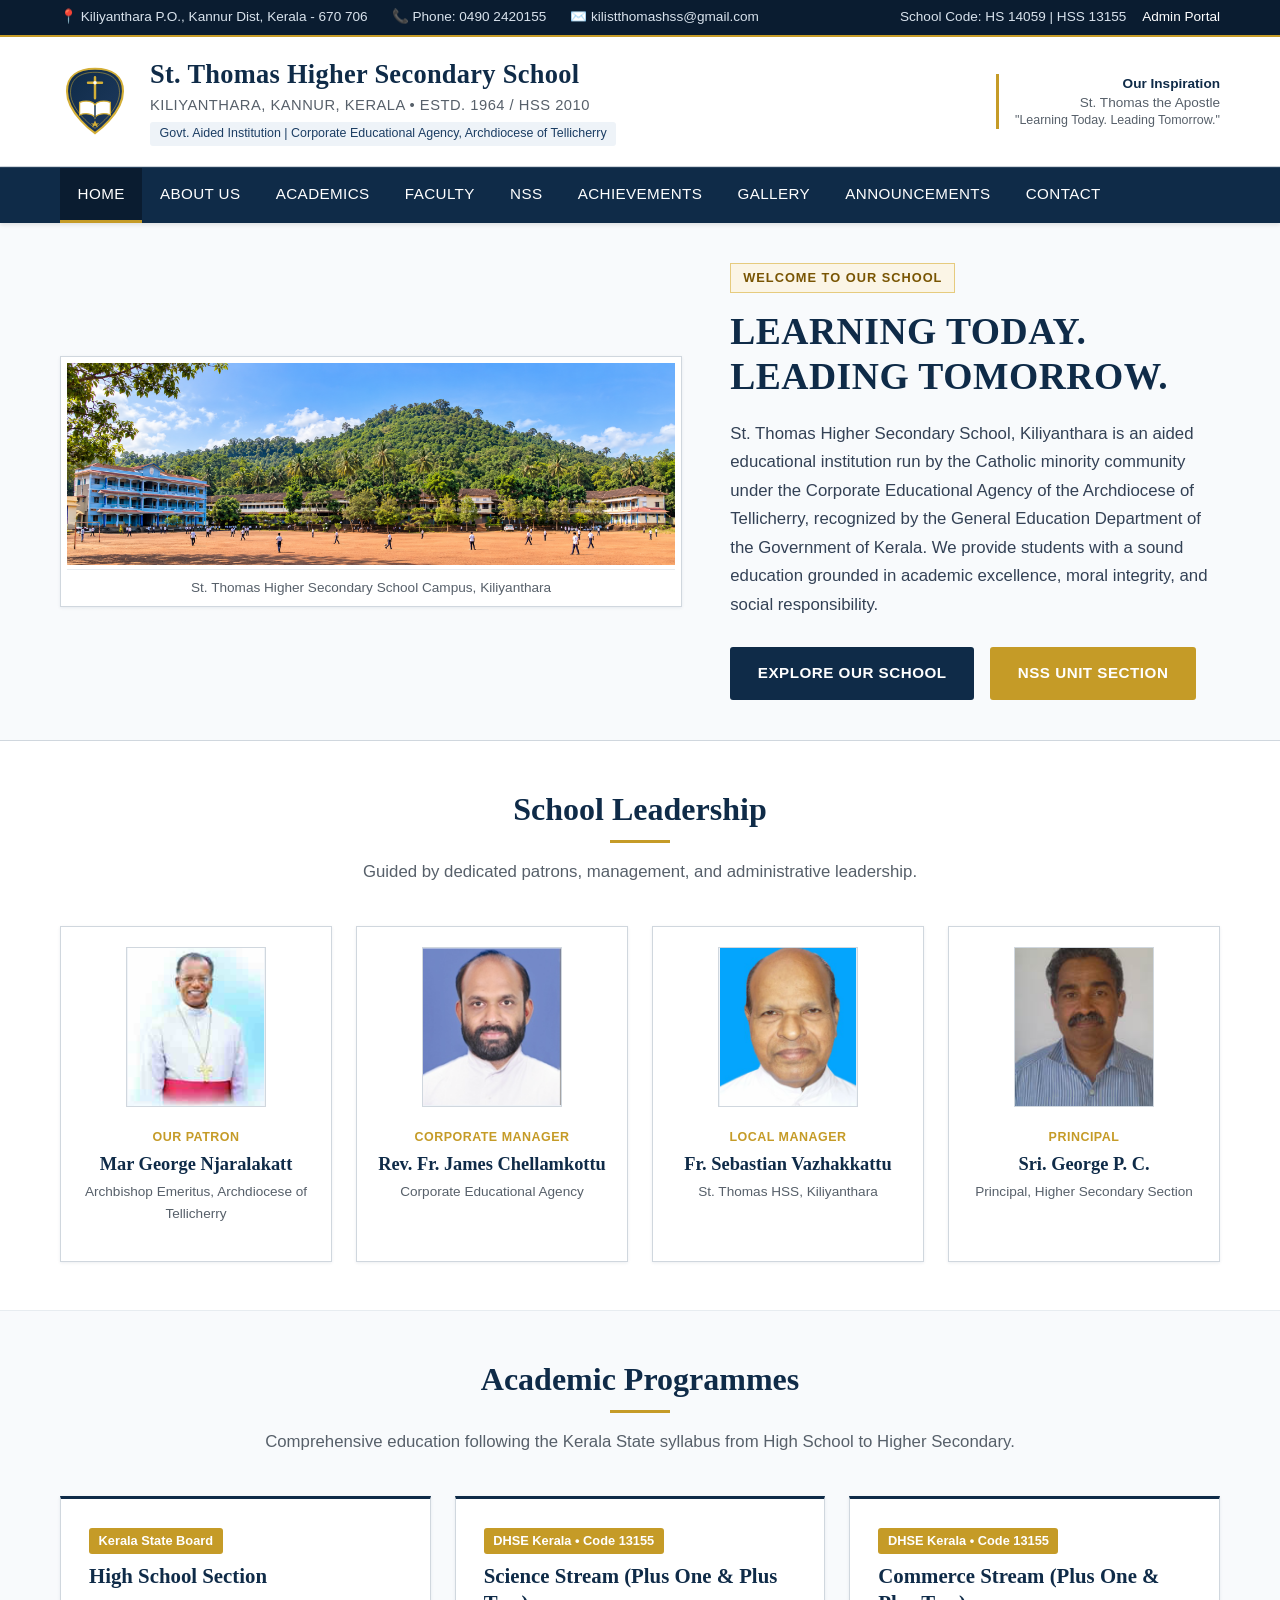
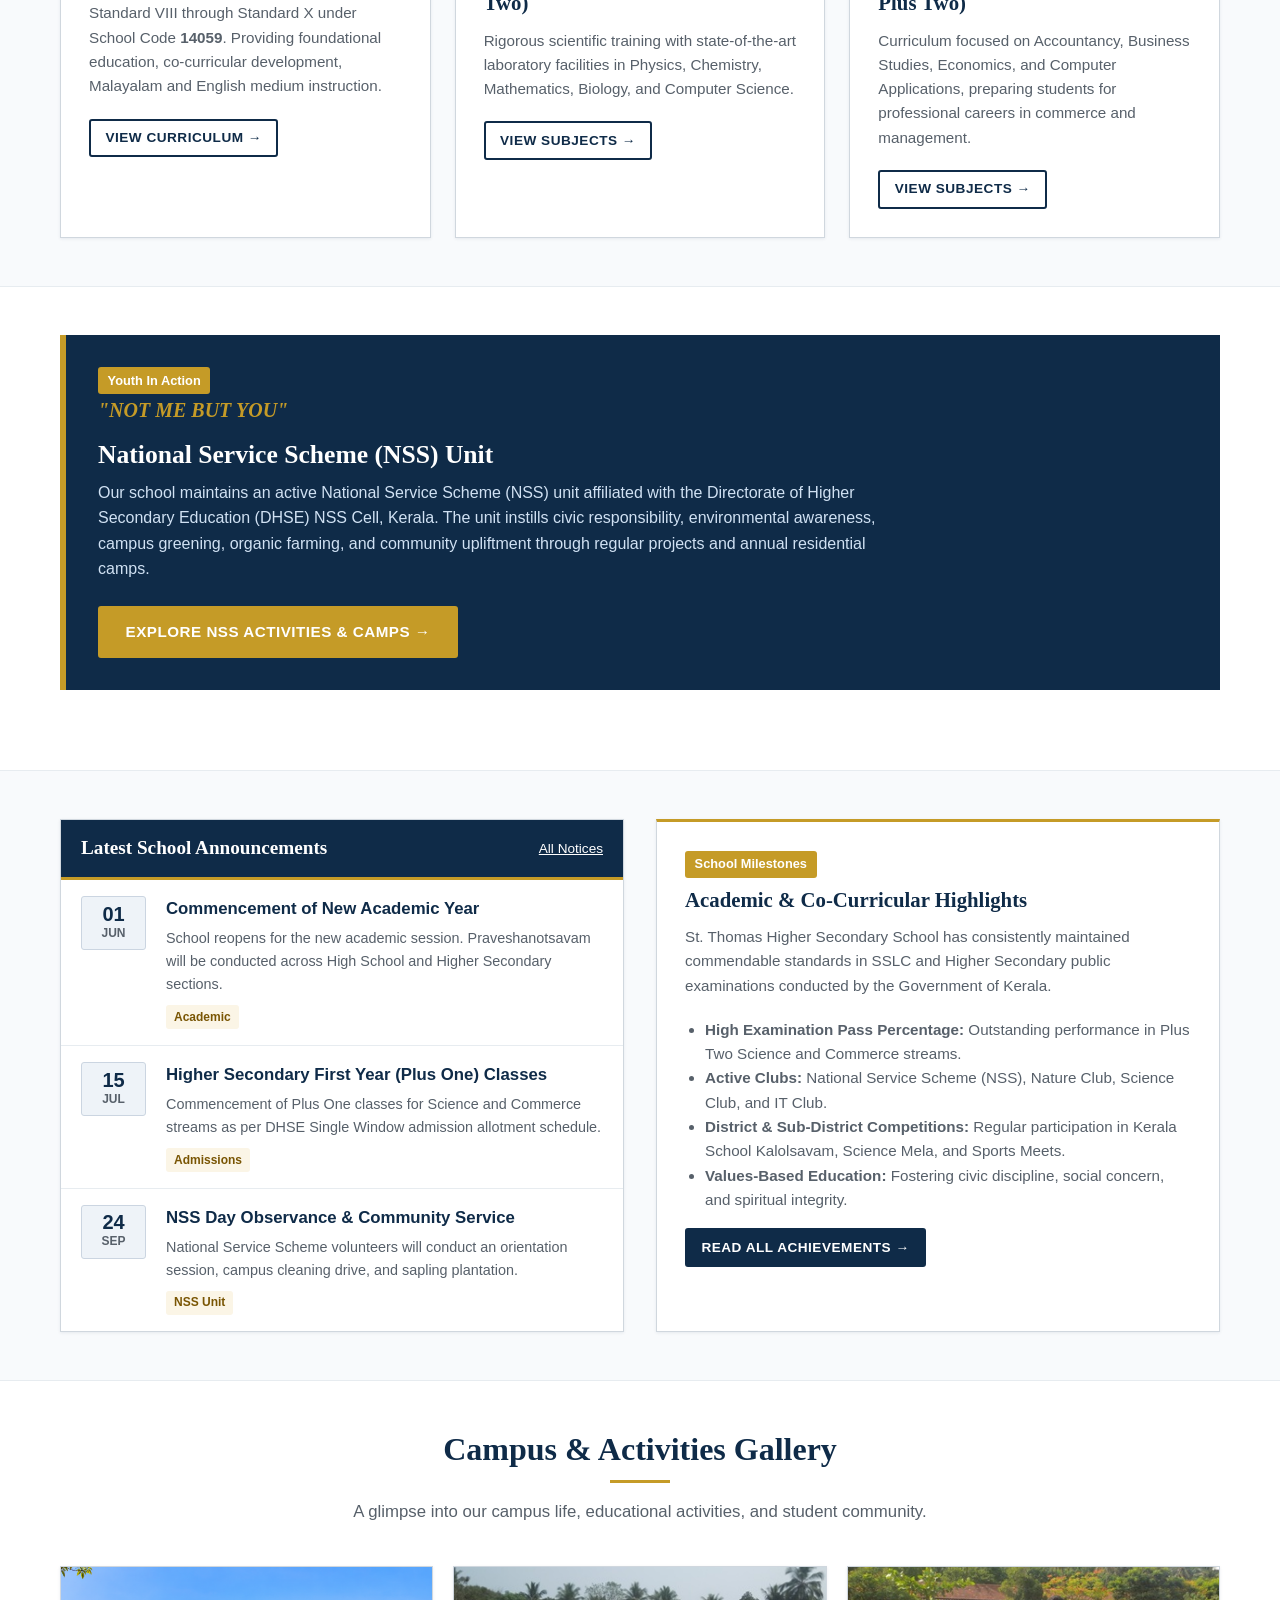
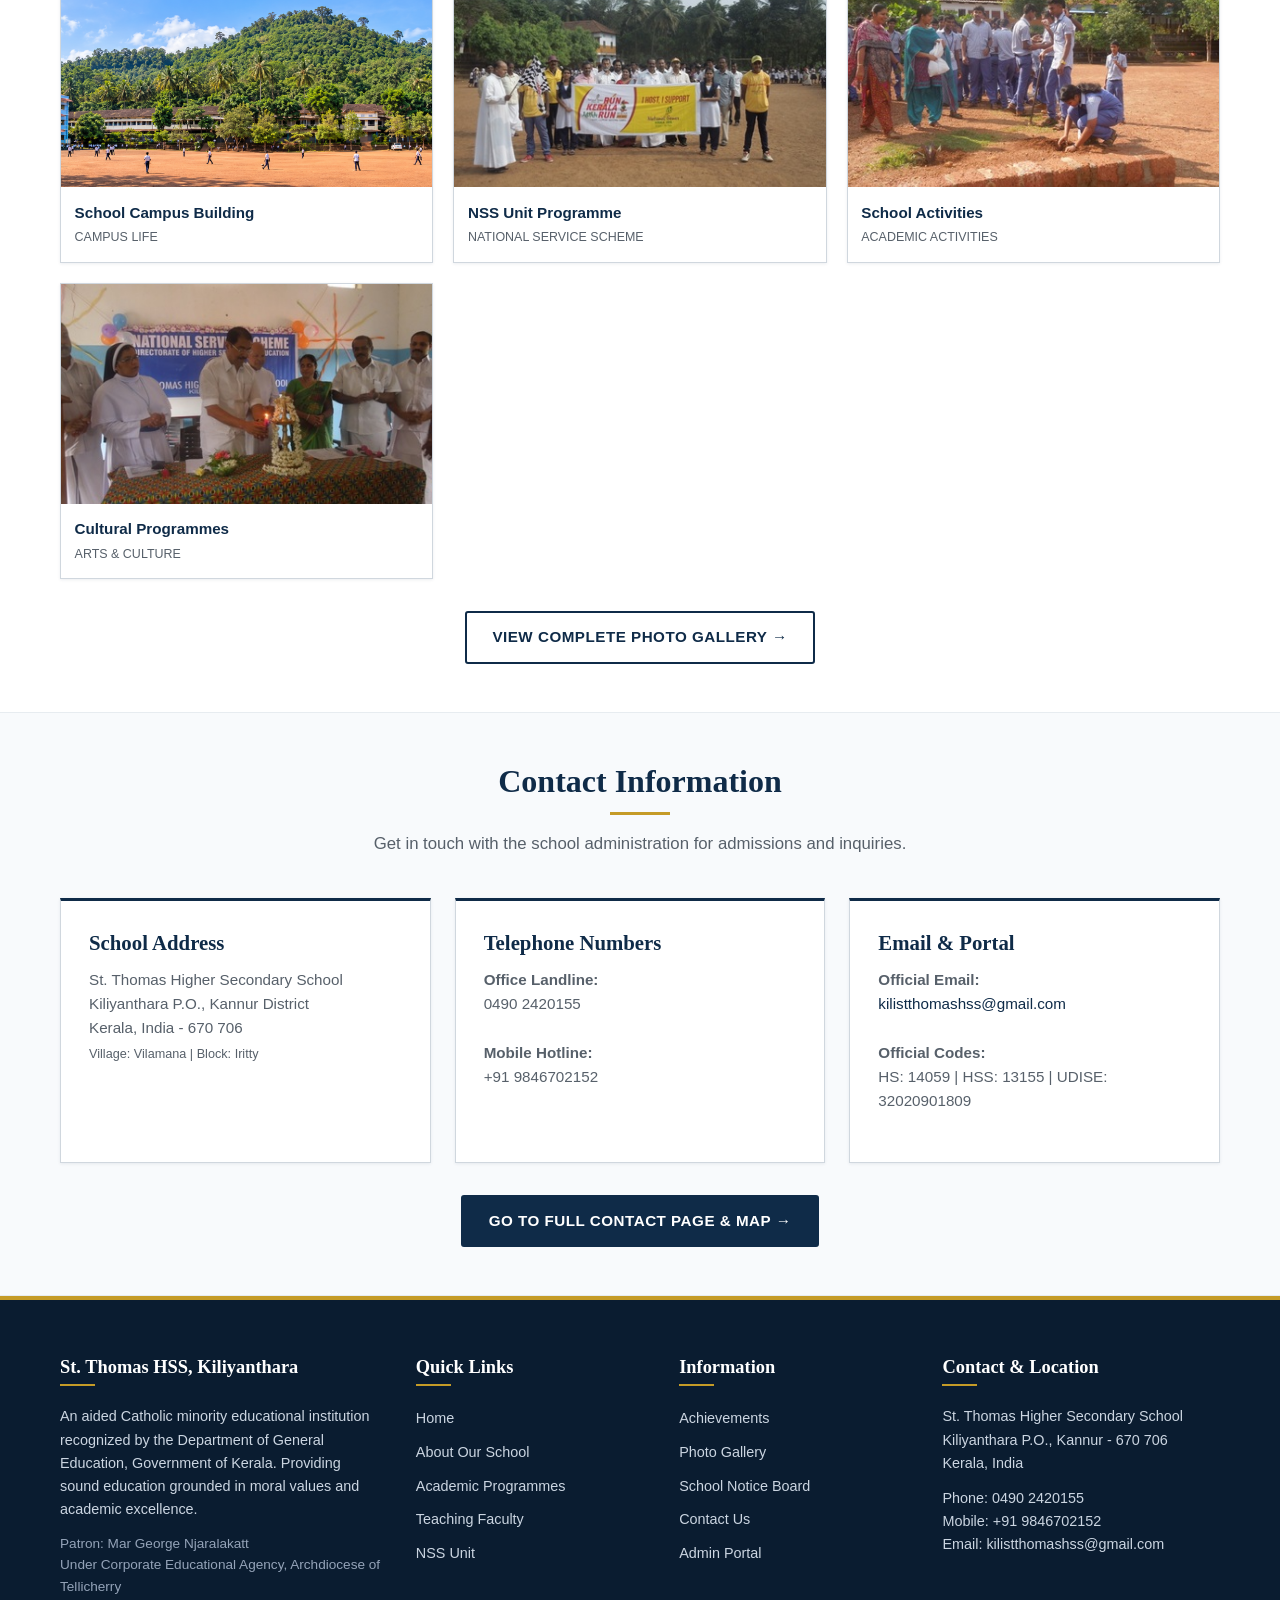
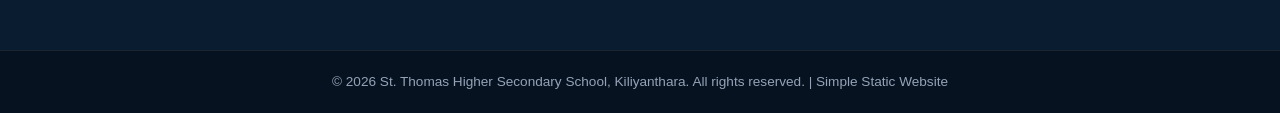
==== index.html @ 23cfe28b "Add files via upload" ====
<!DOCTYPE html>
<html lang="en">
<head>
  <meta charset="UTF-8">
  <meta name="viewport" content="width=device-width, initial-scale=1.0">
  <meta http-equiv="X-UA-Compatible" content="ie=edge">
  <title>St. Thomas Higher Secondary School, Kiliyanthara</title>
  <link rel="icon" type="image/svg+xml" href="favicon.svg">
  <link rel="stylesheet" href="style.css">
</head>
<body>

  <!-- Top Utility Bar -->
  <div class="top-bar">
    <div class="container">
      <div class="top-bar-contact">
        <span>📍 Kiliyanthara P.O., Kannur Dist, Kerala - 670 706</span>
        <span>📞 Phone: 0490 2420155</span>
        <span>✉️ kilistthomashss@gmail.com</span>
      </div>
      <div class="top-bar-links">
        <span>School Code: HS 14059 | HSS 13155</span>
        <a href="admin.html">Admin Portal</a>
      </div>
    </div>
  </div>

  <!-- Header & School Branding -->
  <header class="site-header">
    <div class="container header-inner">
      <div class="brand-wrapper">
        <a href="index.html">
          <img src="favicon.svg" alt="St. Thomas School Crest" class="school-logo">
        </a>
        <div class="school-title-area">
          <h1>St. Thomas Higher Secondary School</h1>
          <div class="school-subtitle">Kiliyanthara, Kannur, Kerala • Estd. 1964 / HSS 2010</div>
          <div class="school-codes">Govt. Aided Institution | Corporate Educational Agency, Archdiocese of Tellicherry</div>
        </div>
      </div>
      <div class="header-extra">
        <strong>Our Inspiration</strong>
        <span>St. Thomas the Apostle</span>
        <div style="font-size: 0.78rem; color: #57606a;">"Learning Today. Leading Tomorrow."</div>
      </div>
    </div>
  </header>

  <!-- Primary Navigation Bar -->
  <nav class="navbar" aria-label="Main Navigation">
    <div class="container nav-container">
      <button class="mobile-nav-toggle" aria-label="Toggle navigation" aria-expanded="false">
        ☰ Menu
      </button>
      <ul class="nav-menu">
        <li class="nav-item active"><a href="index.html" class="nav-link">Home</a></li>
        <li class="nav-item"><a href="about.html" class="nav-link">About Us</a></li>
        <li class="nav-item"><a href="academics.html" class="nav-link">Academics</a></li>
        <li class="nav-item"><a href="faculty.html" class="nav-link">Faculty</a></li>
        <li class="nav-item"><a href="nss.html" class="nav-link">NSS</a></li>
        <li class="nav-item"><a href="achievements.html" class="nav-link">Achievements</a></li>
        <li class="nav-item"><a href="gallery.html" class="nav-link">Gallery</a></li>
        <li class="nav-item"><a href="announcements.html" class="nav-link">Announcements</a></li>
        <li class="nav-item"><a href="contact.html" class="nav-link">Contact</a></li>
      </ul>
    </div>
  </nav>

  <!-- Main Homepage Hero Section -->
  <section class="hero-section">
    <div class="container hero-grid">
      <div class="hero-image-wrapper">
        <img src="image1.png" alt="St. Thomas Higher Secondary School Campus, Kiliyanthara" class="hero-image" onerror="this.src='gallery1.jpg'">
        <div class="hero-caption">St. Thomas Higher Secondary School Campus, Kiliyanthara</div>
      </div>
      <div class="hero-content">
        <span class="hero-badge">Welcome to Our School</span>
        <h2 class="hero-title">LEARNING TODAY. LEADING TOMORROW.</h2>
        <p class="hero-text">
          St. Thomas Higher Secondary School, Kiliyanthara is an aided educational institution run by the Catholic minority community under the Corporate Educational Agency of the Archdiocese of Tellicherry, recognized by the General Education Department of the Government of Kerala. We provide students with a sound education grounded in academic excellence, moral integrity, and social responsibility.
        </p>
        <div class="hero-actions">
          <a href="about.html" class="btn btn-primary">Explore Our School</a>
          <a href="nss.html" class="btn btn-gold">NSS Unit Section</a>
        </div>
      </div>
    </div>
  </section>

  <!-- School Leadership Section (Verified Information) -->
  <section class="section">
    <div class="container">
      <div class="section-header">
        <h2>School Leadership</h2>
        <p>Guided by dedicated patrons, management, and administrative leadership.</p>
      </div>
      <div class="leadership-grid">
        <div class="leader-card">
          <div class="leader-photo-wrapper">
            <img src="patron.jpg" alt="Mar George Njaralakatt" class="leader-photo" onerror="this.style.display='none'">
          </div>
          <span class="leader-role">Our Patron</span>
          <h3 class="leader-name">Mar George Njaralakatt</h3>
          <p class="leader-desc">Archbishop Emeritus, Archdiocese of Tellicherry</p>
        </div>

        <div class="leader-card">
          <div class="leader-photo-wrapper">
            <img src="corp_manager.png" alt="Rev. Fr. James Chellamkottu" class="leader-photo" onerror="this.style.display='none'">
          </div>
          <span class="leader-role">Corporate Manager</span>
          <h3 class="leader-name">Rev. Fr. James Chellamkottu</h3>
          <p class="leader-desc">Corporate Educational Agency</p>
        </div>

        <div class="leader-card">
          <div class="leader-photo-wrapper">
            <img src="manager.png" alt="Fr. Sebastian Vazhakkattu" class="leader-photo" onerror="this.style.display='none'">
          </div>
          <span class="leader-role">Local Manager</span>
          <h3 class="leader-name">Fr. Sebastian Vazhakkattu</h3>
          <p class="leader-desc">St. Thomas HSS, Kiliyanthara</p>
        </div>

        <div class="leader-card">
          <div class="leader-photo-wrapper">
            <img src="principal.jpg" alt="Sri. George P. C." class="leader-photo" onerror="this.style.display='none'">
          </div>
          <span class="leader-role">Principal</span>
          <h3 class="leader-name">Sri. George P. C.</h3>
          <p class="leader-desc">Principal, Higher Secondary Section</p>
        </div>
      </div>
    </div>
  </section>

  <!-- Academic Programmes Section -->
  <section class="section section-bg-alt">
    <div class="container">
      <div class="section-header">
        <h2>Academic Programmes</h2>
        <p>Comprehensive education following the Kerala State syllabus from High School to Higher Secondary.</p>
      </div>
      <div class="grid-3">
        <div class="feature-box">
          <span class="badge-gold">Kerala State Board</span>
          <h3 style="margin-top: 0.5rem;">High School Section</h3>
          <p>
            Standard VIII through Standard X under School Code <strong>14059</strong>. Providing foundational education, co-curricular development, Malayalam and English medium instruction.
          </p>
          <a href="academics.html" class="btn btn-outline btn-sm">View Curriculum →</a>
        </div>

        <div class="feature-box">
          <span class="badge-gold">DHSE Kerala • Code 13155</span>
          <h3 style="margin-top: 0.5rem;">Science Stream (Plus One & Plus Two)</h3>
          <p>
            Rigorous scientific training with state-of-the-art laboratory facilities in Physics, Chemistry, Mathematics, Biology, and Computer Science.
          </p>
          <a href="academics.html" class="btn btn-outline btn-sm">View Subjects →</a>
        </div>

        <div class="feature-box">
          <span class="badge-gold">DHSE Kerala • Code 13155</span>
          <h3 style="margin-top: 0.5rem;">Commerce Stream (Plus One & Plus Two)</h3>
          <p>
            Curriculum focused on Accountancy, Business Studies, Economics, and Computer Applications, preparing students for professional careers in commerce and management.
          </p>
          <a href="academics.html" class="btn btn-outline btn-sm">View Subjects →</a>
        </div>
      </div>
    </div>
  </section>

  <!-- National Service Scheme (NSS) Banner -->
  <section class="section">
    <div class="container">
      <div class="nss-banner-card">
        <span class="badge-gold">Youth In Action</span>
        <div class="nss-motto-highlight">"NOT ME BUT YOU"</div>
        <h3>National Service Scheme (NSS) Unit</h3>
        <p style="max-width: 800px; color: #d0e1f3; margin-bottom: 1.5rem;">
          Our school maintains an active National Service Scheme (NSS) unit affiliated with the Directorate of Higher Secondary Education (DHSE) NSS Cell, Kerala. The unit instills civic responsibility, environmental awareness, campus greening, organic farming, and community upliftment through regular projects and annual residential camps.
        </p>
        <a href="nss.html" class="btn btn-gold">Explore NSS Activities & Camps →</a>
      </div>
    </div>
  </section>

  <!-- Announcements & School Achievements Preview -->
  <section class="section section-bg-alt">
    <div class="container">
      <div class="grid-2">
        <!-- Notice Board -->
        <div class="notice-board">
          <div class="notice-board-header">
            <h3>Latest School Announcements</h3>
            <a href="announcements.html" style="color: #ffffff; font-size: 0.85rem; text-decoration: underline;">All Notices</a>
          </div>
          <ul class="notice-list">
            <li class="notice-item">
              <div class="notice-date-badge">
                <div class="notice-date-day">01</div>
                <div class="notice-date-month">Jun</div>
              </div>
              <div class="notice-details">
                <div class="notice-title">Commencement of New Academic Year</div>
                <div class="notice-desc">School reopens for the new academic session. Praveshanotsavam will be conducted across High School and Higher Secondary sections.</div>
                <span class="notice-tag">Academic</span>
              </div>
            </li>
            <li class="notice-item">
              <div class="notice-date-badge">
                <div class="notice-date-day">15</div>
                <div class="notice-date-month">Jul</div>
              </div>
              <div class="notice-details">
                <div class="notice-title">Higher Secondary First Year (Plus One) Classes</div>
                <div class="notice-desc">Commencement of Plus One classes for Science and Commerce streams as per DHSE Single Window admission allotment schedule.</div>
                <span class="notice-tag">Admissions</span>
              </div>
            </li>
            <li class="notice-item">
              <div class="notice-date-badge">
                <div class="notice-date-day">24</div>
                <div class="notice-date-month">Sep</div>
              </div>
              <div class="notice-details">
                <div class="notice-title">NSS Day Observance & Community Service</div>
                <div class="notice-desc">National Service Scheme volunteers will conduct an orientation session, campus cleaning drive, and sapling plantation.</div>
                <span class="notice-tag">NSS Unit</span>
              </div>
            </li>
          </ul>
        </div>

        <!-- School Achievements Summary -->
        <div class="feature-box" style="border-top-color: var(--color-gold);">
          <span class="badge-gold">School Milestones</span>
          <h3 style="margin-top: 0.5rem;">Academic & Co-Curricular Highlights</h3>
          <p>
            St. Thomas Higher Secondary School has consistently maintained commendable standards in SSLC and Higher Secondary public examinations conducted by the Government of Kerala.
          </p>
          <ul style="color: var(--color-text-muted); font-size: 0.95rem;">
            <li><strong>High Examination Pass Percentage:</strong> Outstanding performance in Plus Two Science and Commerce streams.</li>
            <li><strong>Active Clubs:</strong> National Service Scheme (NSS), Nature Club, Science Club, and IT Club.</li>
            <li><strong>District & Sub-District Competitions:</strong> Regular participation in Kerala School Kalolsavam, Science Mela, and Sports Meets.</li>
            <li><strong>Values-Based Education:</strong> Fostering civic discipline, social concern, and spiritual integrity.</li>
          </ul>
          <a href="achievements.html" class="btn btn-primary btn-sm">Read All Achievements →</a>
        </div>
      </div>
    </div>
  </section>

  <!-- Photo Gallery Preview -->
  <section class="section">
    <div class="container">
      <div class="section-header">
        <h2>Campus & Activities Gallery</h2>
        <p>A glimpse into our campus life, educational activities, and student community.</p>
      </div>
      <div class="gallery-grid">
        <div class="gallery-card" data-title="St. Thomas Higher Secondary School Campus" data-desc="The school campus at Kiliyanthara, Kannur, Kerala." data-full="image1.png">
          <img src="image1.png" alt="School Campus" onerror="this.src='gallery1.jpg'">
          <div class="gallery-caption">
            <div class="gallery-caption-title">School Campus Building</div>
            <div class="gallery-caption-category">Campus Life</div>
          </div>
        </div>

        <div class="gallery-card" data-title="NSS Unit Community Service" data-desc="NSS volunteers engaged in community outreach and environmental activities." data-full="nss_activity.jpg">
          <img src="nss_activity.jpg" alt="NSS Unit Activity">
          <div class="gallery-caption">
            <div class="gallery-caption-title">NSS Unit Programme</div>
            <div class="gallery-caption-category">National Service Scheme</div>
          </div>
        </div>

        <div class="gallery-card" data-title="Academic & Co-curricular Gatherings" data-desc="School assembly and co-curricular programmes." data-full="gallery1.jpg">
          <img src="gallery1.jpg" alt="School Activities">
          <div class="gallery-caption">
            <div class="gallery-caption-title">School Activities</div>
            <div class="gallery-caption-category">Academic Activities</div>
          </div>
        </div>

        <div class="gallery-card" data-title="Student Events & Celebrations" data-desc="Student participation in school cultural and arts events." data-full="gallery2.jpg">
          <img src="gallery2.jpg" alt="Student Events">
          <div class="gallery-caption">
            <div class="gallery-caption-title">Cultural Programmes</div>
            <div class="gallery-caption-category">Arts & Culture</div>
          </div>
        </div>
      </div>
      <div style="text-align: center; margin-top: 2rem;">
        <a href="gallery.html" class="btn btn-outline">View Complete Photo Gallery →</a>
      </div>
    </div>
  </section>

  <!-- Lightbox Modal for Gallery Preview -->
  <div class="lightbox-modal" id="galleryLightbox" role="dialog" aria-modal="true" aria-label="Photo Preview">
    <div class="lightbox-content">
      <button class="lightbox-close" id="lightboxClose" aria-label="Close Lightbox">×</button>
      <img id="lightboxImg" src="" alt="Photo preview">
      <div class="lightbox-meta">
        <div class="lightbox-title" id="lightboxTitle"></div>
        <div class="lightbox-desc" id="lightboxDesc"></div>
      </div>
    </div>
  </div>

  <!-- Contact Summary Section -->
  <section class="section section-bg-alt">
    <div class="container">
      <div class="section-header">
        <h2>Contact Information</h2>
        <p>Get in touch with the school administration for admissions and inquiries.</p>
      </div>
      <div class="grid-3">
        <div class="feature-box">
          <h3>School Address</h3>
          <p>
            St. Thomas Higher Secondary School<br>
            Kiliyanthara P.O., Kannur District<br>
            Kerala, India - 670 706<br>
            <small style="color: var(--color-text-muted);">Village: Vilamana | Block: Iritty</small>
          </p>
        </div>

        <div class="feature-box">
          <h3>Telephone Numbers</h3>
          <p>
            <strong>Office Landline:</strong><br>
            0490 2420155<br><br>
            <strong>Mobile Hotline:</strong><br>
            +91 9846702152
          </p>
        </div>

        <div class="feature-box">
          <h3>Email & Portal</h3>
          <p>
            <strong>Official Email:</strong><br>
            <a href="mailto:kilistthomashss@gmail.com">kilistthomashss@gmail.com</a><br><br>
            <strong>Official Codes:</strong><br>
            HS: 14059 | HSS: 13155 | UDISE: 32020901809
          </p>
        </div>
      </div>
      <div style="text-align: center; margin-top: 2rem;">
        <a href="contact.html" class="btn btn-primary">Go to Full Contact Page & Map →</a>
      </div>
    </div>
  </section>

  <!-- Site Footer -->
  <footer class="site-footer">
    <div class="container footer-grid">
      <div class="footer-col">
        <h4>St. Thomas HSS, Kiliyanthara</h4>
        <p>
          An aided Catholic minority educational institution recognized by the Department of General Education, Government of Kerala. Providing sound education grounded in moral values and academic excellence.
        </p>
        <p style="font-size: 0.85rem; color: #94a3b8;">
          Patron: Mar George Njaralakatt<br>
          Under Corporate Educational Agency, Archdiocese of Tellicherry
        </p>
      </div>

      <div class="footer-col">
        <h4>Quick Links</h4>
        <ul class="footer-links">
          <li><a href="index.html">Home</a></li>
          <li><a href="about.html">About Our School</a></li>
          <li><a href="academics.html">Academic Programmes</a></li>
          <li><a href="faculty.html">Teaching Faculty</a></li>
          <li><a href="nss.html">NSS Unit</a></li>
        </ul>
      </div>

      <div class="footer-col">
        <h4>Information</h4>
        <ul class="footer-links">
          <li><a href="achievements.html">Achievements</a></li>
          <li><a href="gallery.html">Photo Gallery</a></li>
          <li><a href="announcements.html">School Notice Board</a></li>
          <li><a href="contact.html">Contact Us</a></li>
          <li><a href="admin.html">Admin Portal</a></li>
        </ul>
      </div>

      <div class="footer-col">
        <h4>Contact & Location</h4>
        <p>
          St. Thomas Higher Secondary School<br>
          Kiliyanthara P.O., Kannur - 670 706<br>
          Kerala, India
        </p>
        <p>
          Phone: 0490 2420155<br>
          Mobile: +91 9846702152<br>
          Email: kilistthomashss@gmail.com
        </p>
      </div>
    </div>

    <div class="footer-bottom">
      <div class="container">
        <p>© 2026 St. Thomas Higher Secondary School, Kiliyanthara. All rights reserved. | Simple Static Website</p>
      </div>
    </div>
  </footer>

  <script src="script.js"></script>
</body>
</html>
---- style.css ----
/* ==========================================================================
   ST. THOMAS HIGHER SECONDARY SCHOOL, KILIYANTHARA
   Official Stylesheet
   Design Philosophy: Dignified, Clean, Professional, Navy Blue & Gold
   ========================================================================== */

/* --- CSS Variables & Theme Tokens --- */
:root {
  --color-primary: #0f2b48;        /* Deep Navy Blue */
  --color-primary-dark: #0a1c30;   /* Midnight Navy */
  --color-primary-light: #1b3d63;  /* Slate Navy */
  --color-gold: #c59b27;           /* Warm School Gold */
  --color-gold-hover: #ab821a;     /* Deep Gold */
  --color-gold-light: #fbf5e6;     /* Gold Tint / Ivory */
  --color-accent-blue: #eef3f8;    /* Soft Navy Tint */
  --color-bg-white: #ffffff;       /* Pure White Background */
  --color-bg-page: #f8fafc;        /* Off-white background */
  --color-text-main: #24292f;      /* High-contrast readable body text */
  --color-text-muted: #57606a;     /* Subdued metadata */
  --color-border: #d0d7de;         /* Clean slate border */
  --color-border-light: #e7ecf0;   /* Subtle divider */
  
  --font-serif: "Georgia", "Times New Roman", "Cambria", serif;
  --font-sans: -apple-system, BlinkMacSystemFont, "Segoe UI", Roboto, "Helvetica Neue", Arial, sans-serif;
  
  --max-width: 1200px;
  --border-radius-sm: 3px;
  --border-radius-md: 4px;
  --box-shadow: 0 1px 3px rgba(15, 43, 72, 0.08);
  --box-shadow-hover: 0 4px 12px rgba(15, 43, 72, 0.12);
  --transition: all 0.2s ease-in-out;
}

/* --- Base Resets & Typography --- */
*, *::before, *::after {
  box-sizing: border-box;
  margin: 0;
  padding: 0;
}

html {
  font-size: 16px;
  scroll-behavior: smooth;
}

body {
  font-family: var(--font-sans);
  font-size: 1rem;
  line-height: 1.6;
  color: var(--color-text-main);
  background-color: var(--color-bg-white);
  -webkit-font-smoothing: antialiased;
}

h1, h2, h3, h4, h5, h6 {
  font-family: var(--font-serif);
  color: var(--color-primary);
  font-weight: 700;
  line-height: 1.3;
}

h1 { font-size: 2.25rem; margin-bottom: 0.75rem; }
h2 { font-size: 1.85rem; margin-bottom: 0.75rem; }
h3 { font-size: 1.35rem; margin-bottom: 0.5rem; }
h4 { font-size: 1.15rem; margin-bottom: 0.5rem; }

p {
  margin-bottom: 1rem;
}

a {
  color: var(--color-primary);
  text-decoration: none;
  transition: var(--transition);
}

a:hover, a:focus {
  color: var(--color-gold);
}

img {
  max-width: 100%;
  height: auto;
  display: block;
}

ul, ol {
  padding-left: 1.25rem;
  margin-bottom: 1rem;
}

/* --- Container Utility --- */
.container {
  width: 100%;
  max-width: var(--max-width);
  margin-left: auto;
  margin-right: auto;
  padding-left: 1.25rem;
  padding-right: 1.25rem;
}

/* --- Top Utility Bar --- */
.top-bar {
  background-color: var(--color-primary-dark);
  color: #d8e2ec;
  font-size: 0.85rem;
  border-bottom: 2px solid var(--color-gold);
  padding: 0.4rem 0;
}

.top-bar .container {
  display: flex;
  justify-content: space-between;
  align-items: center;
  flex-wrap: wrap;
  gap: 0.5rem;
}

.top-bar-contact {
  display: flex;
  gap: 1.5rem;
  flex-wrap: wrap;
}

.top-bar-contact span {
  display: inline-flex;
  align-items: center;
  gap: 0.35rem;
}

.top-bar-links a {
  color: #ffffff;
  padding-left: 0.75rem;
  font-weight: 500;
}

.top-bar-links a:hover {
  color: var(--color-gold);
}

/* --- Header & Branding --- */
.site-header {
  background-color: var(--color-bg-white);
  border-bottom: 1px solid var(--color-border);
  padding: 1.25rem 0;
}

.header-inner {
  display: flex;
  align-items: center;
  justify-content: space-between;
  gap: 1.5rem;
}

.brand-wrapper {
  display: flex;
  align-items: center;
  gap: 1.25rem;
}

.school-logo {
  width: 70px;
  height: 70px;
  flex-shrink: 0;
}

.school-title-area h1 {
  font-size: 1.65rem;
  font-weight: 700;
  color: var(--color-primary);
  margin-bottom: 0.2rem;
  letter-spacing: 0.3px;
}

.school-subtitle {
  font-size: 0.92rem;
  color: var(--color-text-muted);
  font-family: var(--font-sans);
  text-transform: uppercase;
  letter-spacing: 0.5px;
  font-weight: 500;
}

.school-codes {
  display: inline-block;
  font-size: 0.78rem;
  color: var(--color-primary-light);
  background-color: var(--color-accent-blue);
  padding: 0.15rem 0.6rem;
  border-radius: var(--border-radius-sm);
  margin-top: 0.25rem;
}

.header-extra {
  text-align: right;
  font-size: 0.85rem;
  line-height: 1.4;
  color: var(--color-text-muted);
  border-left: 3px solid var(--color-gold);
  padding-left: 1rem;
}

.header-extra strong {
  color: var(--color-primary);
  display: block;
}

/* --- Primary Navigation Bar --- */
.navbar {
  background-color: var(--color-primary);
  border-top: 1px solid rgba(255, 255, 255, 0.1);
  box-shadow: 0 2px 4px rgba(0, 0, 0, 0.1);
  position: sticky;
  top: 0;
  z-index: 1000;
}

.nav-container {
  display: flex;
  justify-content: space-between;
  align-items: center;
}

.nav-menu {
  list-style: none;
  display: flex;
  margin: 0;
  padding: 0;
  flex-wrap: wrap;
}

.nav-item {
  position: relative;
}

.nav-link {
  display: block;
  padding: 0.85rem 1.1rem;
  color: #ffffff;
  font-weight: 500;
  font-size: 0.95rem;
  text-transform: uppercase;
  letter-spacing: 0.4px;
  border-bottom: 3px solid transparent;
  transition: var(--transition);
}

.nav-link:hover,
.nav-link:focus,
.nav-item.active .nav-link {
  color: #ffffff;
  background-color: var(--color-primary-dark);
  border-bottom-color: var(--color-gold);
}

/* Mobile Toggle */
.mobile-nav-toggle {
  display: none;
  background: transparent;
  border: 1px solid rgba(255, 255, 255, 0.4);
  color: #ffffff;
  padding: 0.5rem 0.75rem;
  font-size: 1.25rem;
  cursor: pointer;
  border-radius: var(--border-radius-sm);
}

/* --- Page Banner / Header Title Area --- */
.page-title-banner {
  background-color: var(--color-primary);
  background-image: linear-gradient(135deg, #0f2b48 0%, #16385d 100%);
  color: #ffffff;
  padding: 2.5rem 0;
  border-bottom: 4px solid var(--color-gold);
}

.page-title-banner h1 {
  color: #ffffff;
  font-size: 2.2rem;
  margin-bottom: 0.4rem;
}

.breadcrumb {
  font-size: 0.88rem;
  color: #c0d1e2;
}

.breadcrumb a {
  color: #ffffff;
  text-decoration: underline;
}

.breadcrumb a:hover {
  color: var(--color-gold);
}

.breadcrumb span {
  margin: 0 0.4rem;
}

/* --- Main Layout Section --- */
.section {
  padding: 3rem 0;
}

.section-bg-alt {
  background-color: var(--color-bg-page);
  border-top: 1px solid var(--color-border-light);
  border-bottom: 1px solid var(--color-border-light);
}

.section-header {
  text-align: center;
  max-width: 800px;
  margin: 0 auto 2.5rem auto;
}

.section-header h2 {
  font-size: 2rem;
  margin-bottom: 0.5rem;
  position: relative;
  display: inline-block;
}

.section-header h2::after {
  content: "";
  display: block;
  width: 60px;
  height: 3px;
  background-color: var(--color-gold);
  margin: 0.6rem auto 0 auto;
}

.section-header p {
  color: var(--color-text-muted);
  font-size: 1.05rem;
  margin-top: 0.5rem;
}

/* --- Homepage Hero Section --- */
.hero-section {
  background-color: var(--color-bg-page);
  padding: 2.5rem 0;
  border-bottom: 1px solid var(--color-border);
}

.hero-grid {
  display: grid;
  grid-template-columns: 1.25fr 1fr;
  gap: 2.5rem;
  align-items: center;
}

.hero-image-wrapper {
  position: relative;
  border: 1px solid var(--color-border);
  box-shadow: var(--box-shadow);
  background-color: #ffffff;
  padding: 6px;
}

.hero-image {
  width: 100%;
  height: auto;
  max-height: 480px;
  object-fit: cover;
  display: block;
}

.hero-caption {
  font-size: 0.85rem;
  color: var(--color-text-muted);
  text-align: center;
  padding: 0.4rem 0 0.1rem 0;
  border-top: 1px solid var(--color-border-light);
  margin-top: 4px;
}

.hero-content {
  padding-left: 0.5rem;
}

.hero-badge {
  display: inline-block;
  background-color: var(--color-gold-light);
  color: #795503;
  border: 1px solid #e6cb7e;
  font-size: 0.8rem;
  font-weight: 700;
  letter-spacing: 1px;
  padding: 0.25rem 0.75rem;
  text-transform: uppercase;
  margin-bottom: 1rem;
}

.hero-title {
  font-size: 2.35rem;
  line-height: 1.2;
  color: var(--color-primary);
  margin-bottom: 1.25rem;
  text-transform: uppercase;
  letter-spacing: 0.5px;
}

.hero-text {
  font-size: 1.05rem;
  line-height: 1.7;
  color: #334155;
  margin-bottom: 1.75rem;
}

.hero-actions {
  display: flex;
  gap: 1rem;
  flex-wrap: wrap;
}

/* --- Buttons --- */
.btn {
  display: inline-block;
  font-family: var(--font-sans);
  font-size: 0.95rem;
  font-weight: 600;
  text-align: center;
  padding: 0.75rem 1.6rem;
  border-radius: var(--border-radius-sm);
  border: 2px solid transparent;
  cursor: pointer;
  transition: var(--transition);
  text-transform: uppercase;
  letter-spacing: 0.5px;
}

.btn-primary {
  background-color: var(--color-primary);
  color: #ffffff;
  border-color: var(--color-primary);
}

.btn-primary:hover, .btn-primary:focus {
  background-color: var(--color-primary-dark);
  border-color: var(--color-primary-dark);
  color: #ffffff;
}

.btn-gold {
  background-color: var(--color-gold);
  color: #ffffff;
  border-color: var(--color-gold);
}

.btn-gold:hover, .btn-gold:focus {
  background-color: var(--color-gold-hover);
  border-color: var(--color-gold-hover);
  color: #ffffff;
}

.btn-outline {
  background-color: transparent;
  color: var(--color-primary);
  border-color: var(--color-primary);
}

.btn-outline:hover, .btn-outline:focus {
  background-color: var(--color-primary);
  color: #ffffff;
}

.btn-sm {
  padding: 0.4rem 0.9rem;
  font-size: 0.85rem;
}

/* --- Feature Cards / Simple Grid --- */
.grid-3 {
  display: grid;
  grid-template-columns: repeat(3, 1fr);
  gap: 1.5rem;
}

.grid-2 {
  display: grid;
  grid-template-columns: repeat(2, 1fr);
  gap: 2rem;
}

.grid-4 {
  display: grid;
  grid-template-columns: repeat(4, 1fr);
  gap: 1.25rem;
}

.feature-box {
  background-color: #ffffff;
  border: 1px solid var(--color-border);
  padding: 1.75rem;
  box-shadow: var(--box-shadow);
  border-top: 3px solid var(--color-primary);
  transition: var(--transition);
}

.feature-box:hover {
  border-top-color: var(--color-gold);
  box-shadow: var(--box-shadow-hover);
}

.feature-box h3 {
  font-size: 1.3rem;
  margin-bottom: 0.75rem;
}

.feature-box p {
  color: var(--color-text-muted);
  font-size: 0.95rem;
  margin-bottom: 1.25rem;
}

/* --- Leadership Hierarchy Cards --- */
.leadership-grid {
  display: grid;
  grid-template-columns: repeat(4, 1fr);
  gap: 1.5rem;
}

.leader-card {
  background-color: #ffffff;
  border: 1px solid var(--color-border);
  text-align: center;
  padding: 1.25rem;
  box-shadow: var(--box-shadow);
}

.leader-photo-wrapper {
  width: 140px;
  height: 160px;
  margin: 0 auto 1rem auto;
  overflow: hidden;
  border: 1px solid var(--color-border);
  background-color: var(--color-accent-blue);
  display: flex;
  align-items: center;
  justify-content: center;
}

.leader-photo {
  width: 100%;
  height: 100%;
  object-fit: cover;
}

.leader-role {
  display: inline-block;
  font-size: 0.78rem;
  font-weight: 700;
  text-transform: uppercase;
  color: var(--color-gold);
  letter-spacing: 0.5px;
  margin-bottom: 0.35rem;
}

.leader-name {
  font-size: 1.15rem;
  color: var(--color-primary);
  margin-bottom: 0.25rem;
}

.leader-desc {
  font-size: 0.85rem;
  color: var(--color-text-muted);
}

/* --- Notice Board / Announcements --- */
.notice-board {
  background-color: #ffffff;
  border: 1px solid var(--color-border);
  box-shadow: var(--box-shadow);
}

.notice-board-header {
  background-color: var(--color-primary);
  color: #ffffff;
  padding: 1rem 1.25rem;
  display: flex;
  justify-content: space-between;
  align-items: center;
  border-bottom: 3px solid var(--color-gold);
}

.notice-board-header h3 {
  color: #ffffff;
  font-size: 1.2rem;
  margin: 0;
}

.notice-list {
  list-style: none;
  padding: 0;
  margin: 0;
}

.notice-item {
  padding: 1rem 1.25rem;
  border-bottom: 1px solid var(--color-border-light);
  display: flex;
  gap: 1.25rem;
  align-items: flex-start;
  transition: var(--transition);
}

.notice-item:last-child {
  border-bottom: none;
}

.notice-item:hover {
  background-color: #f8fafc;
}

.notice-date-badge {
  background-color: var(--color-accent-blue);
  border: 1px solid #cbd5e1;
  padding: 0.4rem 0.6rem;
  text-align: center;
  border-radius: var(--border-radius-sm);
  min-width: 65px;
  flex-shrink: 0;
}

.notice-date-day {
  font-size: 1.25rem;
  font-weight: 700;
  color: var(--color-primary);
  line-height: 1;
}

.notice-date-month {
  font-size: 0.75rem;
  text-transform: uppercase;
  font-weight: 600;
  color: var(--color-text-muted);
}

.notice-details {
  flex-grow: 1;
}

.notice-title {
  font-size: 1.05rem;
  font-weight: 600;
  color: var(--color-primary);
  margin-bottom: 0.25rem;
}

.notice-desc {
  font-size: 0.9rem;
  color: var(--color-text-muted);
  margin-bottom: 0.4rem;
}

.notice-tag {
  display: inline-block;
  font-size: 0.75rem;
  background-color: var(--color-gold-light);
  color: #795503;
  padding: 0.15rem 0.5rem;
  border-radius: var(--border-radius-sm);
  font-weight: 600;
}

/* --- Traditional School Table --- */
.school-table-wrapper {
  overflow-x: auto;
  margin: 1.5rem 0;
  border: 1px solid var(--color-border);
  box-shadow: var(--box-shadow);
}

.school-table {
  width: 100%;
  border-collapse: collapse;
  text-align: left;
  background-color: #ffffff;
  font-size: 0.95rem;
}

.school-table th, .school-table td {
  padding: 0.85rem 1rem;
  border: 1px solid var(--color-border-light);
}

.school-table th {
  background-color: var(--color-primary);
  color: #ffffff;
  font-family: var(--font-sans);
  font-weight: 600;
  text-transform: uppercase;
  font-size: 0.85rem;
  letter-spacing: 0.5px;
}

.school-table tr:nth-child(even) {
  background-color: #f9fbfd;
}

.school-table tr:hover {
  background-color: #f1f5f9;
}

/* --- Faculty Grid --- */
.faculty-grid {
  display: grid;
  grid-template-columns: repeat(auto-fill, minmax(260px, 1fr));
  gap: 1.5rem;
}

.faculty-card {
  background-color: #ffffff;
  border: 1px solid var(--color-border);
  padding: 1.25rem;
  box-shadow: var(--box-shadow);
  display: flex;
  flex-direction: column;
  transition: var(--transition);
}

.faculty-card:hover {
  border-color: var(--color-gold);
  box-shadow: var(--box-shadow-hover);
}

.faculty-avatar {
  width: 70px;
  height: 70px;
  border-radius: 50%;
  background-color: var(--color-accent-blue);
  border: 2px solid var(--color-gold);
  display: flex;
  align-items: center;
  justify-content: center;
  font-size: 1.4rem;
  color: var(--color-primary);
  font-weight: bold;
  margin-bottom: 0.85rem;
}

.faculty-name {
  font-size: 1.15rem;
  color: var(--color-primary);
  margin-bottom: 0.2rem;
}

.faculty-subject {
  font-size: 0.9rem;
  font-weight: 600;
  color: var(--color-gold);
  text-transform: uppercase;
  letter-spacing: 0.5px;
  margin-bottom: 0.5rem;
}

.faculty-contact {
  font-size: 0.85rem;
  color: var(--color-text-muted);
  margin-top: auto;
  border-top: 1px solid var(--color-border-light);
  padding-top: 0.5rem;
}

/* --- Gallery Grid & Lightbox --- */
.gallery-filters {
  display: flex;
  gap: 0.5rem;
  justify-content: center;
  flex-wrap: wrap;
  margin-bottom: 2rem;
}

.filter-btn {
  background-color: #ffffff;
  border: 1px solid var(--color-border);
  padding: 0.45rem 1rem;
  font-size: 0.88rem;
  font-weight: 600;
  color: var(--color-text-main);
  cursor: pointer;
  transition: var(--transition);
  border-radius: var(--border-radius-sm);
}

.filter-btn:hover, .filter-btn.active {
  background-color: var(--color-primary);
  color: #ffffff;
  border-color: var(--color-primary);
}

.gallery-grid {
  display: grid;
  grid-template-columns: repeat(auto-fill, minmax(280px, 1fr));
  gap: 1.25rem;
}

.gallery-card {
  background-color: #ffffff;
  border: 1px solid var(--color-border);
  box-shadow: var(--box-shadow);
  cursor: pointer;
  overflow: hidden;
  transition: var(--transition);
}

.gallery-card:hover {
  transform: translateY(-2px);
  box-shadow: var(--box-shadow-hover);
  border-color: var(--color-gold);
}

.gallery-card img {
  width: 100%;
  height: 220px;
  object-fit: cover;
  transition: transform 0.3s ease;
}

.gallery-card:hover img {
  transform: scale(1.02);
}

.gallery-caption {
  padding: 0.85rem;
  background-color: #ffffff;
}

.gallery-caption-title {
  font-size: 0.95rem;
  font-weight: 600;
  color: var(--color-primary);
  margin-bottom: 0.2rem;
}

.gallery-caption-category {
  font-size: 0.78rem;
  color: var(--color-text-muted);
  text-transform: uppercase;
}

/* Lightbox Modal */
.lightbox-modal {
  display: none;
  position: fixed;
  top: 0;
  left: 0;
  width: 100%;
  height: 100%;
  background-color: rgba(10, 28, 48, 0.92);
  z-index: 2000;
  justify-content: center;
  align-items: center;
  padding: 1.5rem;
}

.lightbox-modal.active {
  display: flex;
}

.lightbox-content {
  position: relative;
  max-width: 900px;
  width: 100%;
  background-color: #ffffff;
  padding: 8px;
  border: 1px solid var(--color-gold);
  box-shadow: 0 10px 30px rgba(0,0,0,0.5);
}

.lightbox-content img {
  max-height: 75vh;
  width: 100%;
  object-fit: contain;
  display: block;
  background-color: #000000;
}

.lightbox-meta {
  padding: 0.75rem 0.5rem 0.25rem 0.5rem;
}

.lightbox-title {
  font-size: 1.1rem;
  color: var(--color-primary);
  font-weight: 600;
}

.lightbox-desc {
  font-size: 0.88rem;
  color: var(--color-text-muted);
}

.lightbox-close {
  position: absolute;
  top: -40px;
  right: 0;
  color: #ffffff;
  font-size: 2rem;
  cursor: pointer;
  background: none;
  border: none;
  line-height: 1;
}

/* --- NSS Highlights & Special Boxes --- */
.nss-banner-card {
  background-color: var(--color-primary);
  color: #ffffff;
  border-left: 6px solid var(--color-gold);
  padding: 2rem;
  margin-bottom: 2rem;
}

.nss-banner-card h3 {
  color: #ffffff;
  font-size: 1.6rem;
  margin-bottom: 0.5rem;
}

.nss-motto-highlight {
  font-size: 1.25rem;
  color: var(--color-gold);
  font-family: var(--font-serif);
  font-style: italic;
  font-weight: 600;
  margin-bottom: 0.75rem;
}

.badge-gold {
  background-color: var(--color-gold);
  color: #ffffff;
  padding: 0.2rem 0.6rem;
  font-size: 0.8rem;
  font-weight: bold;
  border-radius: var(--border-radius-sm);
  display: inline-block;
}

/* --- Forms & Contact Page --- */
.form-group {
  margin-bottom: 1.25rem;
}

.form-label {
  display: block;
  font-size: 0.9rem;
  font-weight: 600;
  color: var(--color-primary);
  margin-bottom: 0.4rem;
}

.form-label .required {
  color: #c0392b;
}

.form-control {
  width: 100%;
  padding: 0.75rem;
  font-family: var(--font-sans);
  font-size: 0.95rem;
  color: var(--color-text-main);
  background-color: #ffffff;
  border: 1px solid var(--color-border);
  border-radius: var(--border-radius-sm);
  transition: var(--transition);
}

.form-control:focus {
  outline: none;
  border-color: var(--color-primary);
  box-shadow: 0 0 0 2px rgba(15, 43, 72, 0.15);
}

textarea.form-control {
  resize: vertical;
  min-height: 120px;
}

.form-static-alert {
  background-color: var(--color-accent-blue);
  border-left: 4px solid var(--color-primary);
  padding: 1rem;
  font-size: 0.88rem;
  color: var(--color-primary-dark);
  margin-bottom: 1.25rem;
}

/* --- Admin Panel Styles --- */
.admin-layout {
  display: grid;
  grid-template-columns: 260px 1fr;
  min-height: calc(100vh - 200px);
  background-color: var(--color-bg-page);
}

.admin-sidebar {
  background-color: var(--color-primary-dark);
  color: #ffffff;
  padding: 1.5rem 0;
  border-right: 1px solid var(--color-primary);
}

.admin-sidebar-header {
  padding: 0 1.25rem 1.25rem 1.25rem;
  border-bottom: 1px solid rgba(255, 255, 255, 0.1);
  margin-bottom: 1rem;
}

.admin-sidebar-header h2 {
  color: #ffffff;
  font-size: 1.25rem;
  margin-bottom: 0.25rem;
}

.admin-sidebar-header p {
  color: var(--color-gold);
  font-size: 0.8rem;
  margin: 0;
}

.admin-nav {
  list-style: none;
  padding: 0;
  margin: 0;
}

.admin-nav-item button {
  width: 100%;
  text-align: left;
  background: none;
  border: none;
  color: #cbd5e1;
  padding: 0.85rem 1.25rem;
  font-size: 0.95rem;
  cursor: pointer;
  display: flex;
  align-items: center;
  gap: 0.75rem;
  transition: var(--transition);
  border-left: 3px solid transparent;
}

.admin-nav-item button:hover,
.admin-nav-item button.active {
  background-color: var(--color-primary);
  color: #ffffff;
  border-left-color: var(--color-gold);
}

.admin-content {
  padding: 2rem;
  background-color: #ffffff;
}

.admin-tab-pane {
  display: none;
}

.admin-tab-pane.active {
  display: block;
}

.admin-card {
  background: #ffffff;
  border: 1px solid var(--color-border);
  box-shadow: var(--box-shadow);
  padding: 1.5rem;
  margin-bottom: 1.5rem;
}

.admin-card-header {
  border-bottom: 1px solid var(--color-border-light);
  padding-bottom: 0.75rem;
  margin-bottom: 1.25rem;
}

.admin-alert-box {
  background-color: var(--color-gold-light);
  border: 1px solid #e2cb8b;
  color: #6d4b00;
  padding: 1rem;
  margin-bottom: 1.5rem;
  border-radius: var(--border-radius-sm);
  font-size: 0.9rem;
}

/* --- Footer --- */
.site-footer {
  background-color: var(--color-primary-dark);
  color: #cbd5e1;
  padding-top: 3.5rem;
  border-top: 4px solid var(--color-gold);
}

.footer-grid {
  display: grid;
  grid-template-columns: 1.4fr 1fr 1fr 1.2fr;
  gap: 2rem;
  margin-bottom: 2.5rem;
}

.footer-col h4 {
  color: #ffffff;
  font-size: 1.15rem;
  margin-bottom: 1.2rem;
  position: relative;
  padding-bottom: 0.4rem;
}

.footer-col h4::after {
  content: "";
  position: absolute;
  left: 0;
  bottom: 0;
  width: 35px;
  height: 2px;
  background-color: var(--color-gold);
}

.footer-col p {
  font-size: 0.9rem;
  line-height: 1.6;
  margin-bottom: 0.75rem;
}

.footer-links {
  list-style: none;
  padding: 0;
  margin: 0;
}

.footer-links li {
  margin-bottom: 0.5rem;
}

.footer-links a {
  color: #cbd5e1;
  font-size: 0.9rem;
  transition: var(--transition);
}

.footer-links a:hover {
  color: var(--color-gold);
  padding-left: 4px;
}

.footer-bottom {
  background-color: #06121f;
  border-top: 1px solid rgba(255, 255, 255, 0.08);
  padding: 1.25rem 0;
  font-size: 0.85rem;
  text-align: center;
}

.footer-bottom p {
  margin: 0;
  color: #94a3b8;
}

/* --- Placeholder Alert / Badge --- */
.placeholder-callout {
  background-color: #fff9e6;
  border: 1px dashed #d4af37;
  padding: 1.25rem;
  margin: 1.5rem 0;
  font-size: 0.9rem;
  color: #795503;
}

.placeholder-callout strong {
  color: #573a00;
  display: block;
  margin-bottom: 0.25rem;
}

/* --- Responsive Media Queries --- */
@media (max-width: 992px) {
  .hero-grid {
    grid-template-columns: 1fr;
    gap: 2rem;
  }
  
  .leadership-grid {
    grid-template-columns: repeat(2, 1fr);
  }
  
  .footer-grid {
    grid-template-columns: repeat(2, 1fr);
  }
  
  .grid-3 {
    grid-template-columns: repeat(2, 1fr);
  }
  
  .grid-4 {
    grid-template-columns: repeat(2, 1fr);
  }
  
  .admin-layout {
    grid-template-columns: 1fr;
  }
  
  .admin-sidebar {
    border-right: none;
    border-bottom: 1px solid var(--color-primary);
  }
}

@media (max-width: 768px) {
  .header-inner {
    flex-direction: column;
    text-align: center;
    gap: 1rem;
  }
  
  .brand-wrapper {
    flex-direction: column;
    text-align: center;
  }
  
  .header-extra {
    text-align: center;
    border-left: none;
    border-top: 2px solid var(--color-gold);
    padding-left: 0;
    padding-top: 0.75rem;
  }
  
  .top-bar .container {
    flex-direction: column;
    text-align: center;
  }
  
  .top-bar-contact {
    justify-content: center;
    gap: 0.75rem;
  }
  
  .mobile-nav-toggle {
    display: block;
    margin: 0.5rem 0;
  }
  
  .nav-menu {
    display: none;
    flex-direction: column;
    width: 100%;
    border-top: 1px solid rgba(255, 255, 255, 0.15);
  }
  
  .nav-menu.active {
    display: flex;
  }
  
  .nav-link {
    padding: 0.75rem 1rem;
    border-bottom: 1px solid rgba(255, 255, 255, 0.08);
  }
  
  .grid-3, .grid-2, .grid-4, .leadership-grid, .footer-grid {
    grid-template-columns: 1fr;
  }
  
  .hero-title {
    font-size: 1.85rem;
  }
}
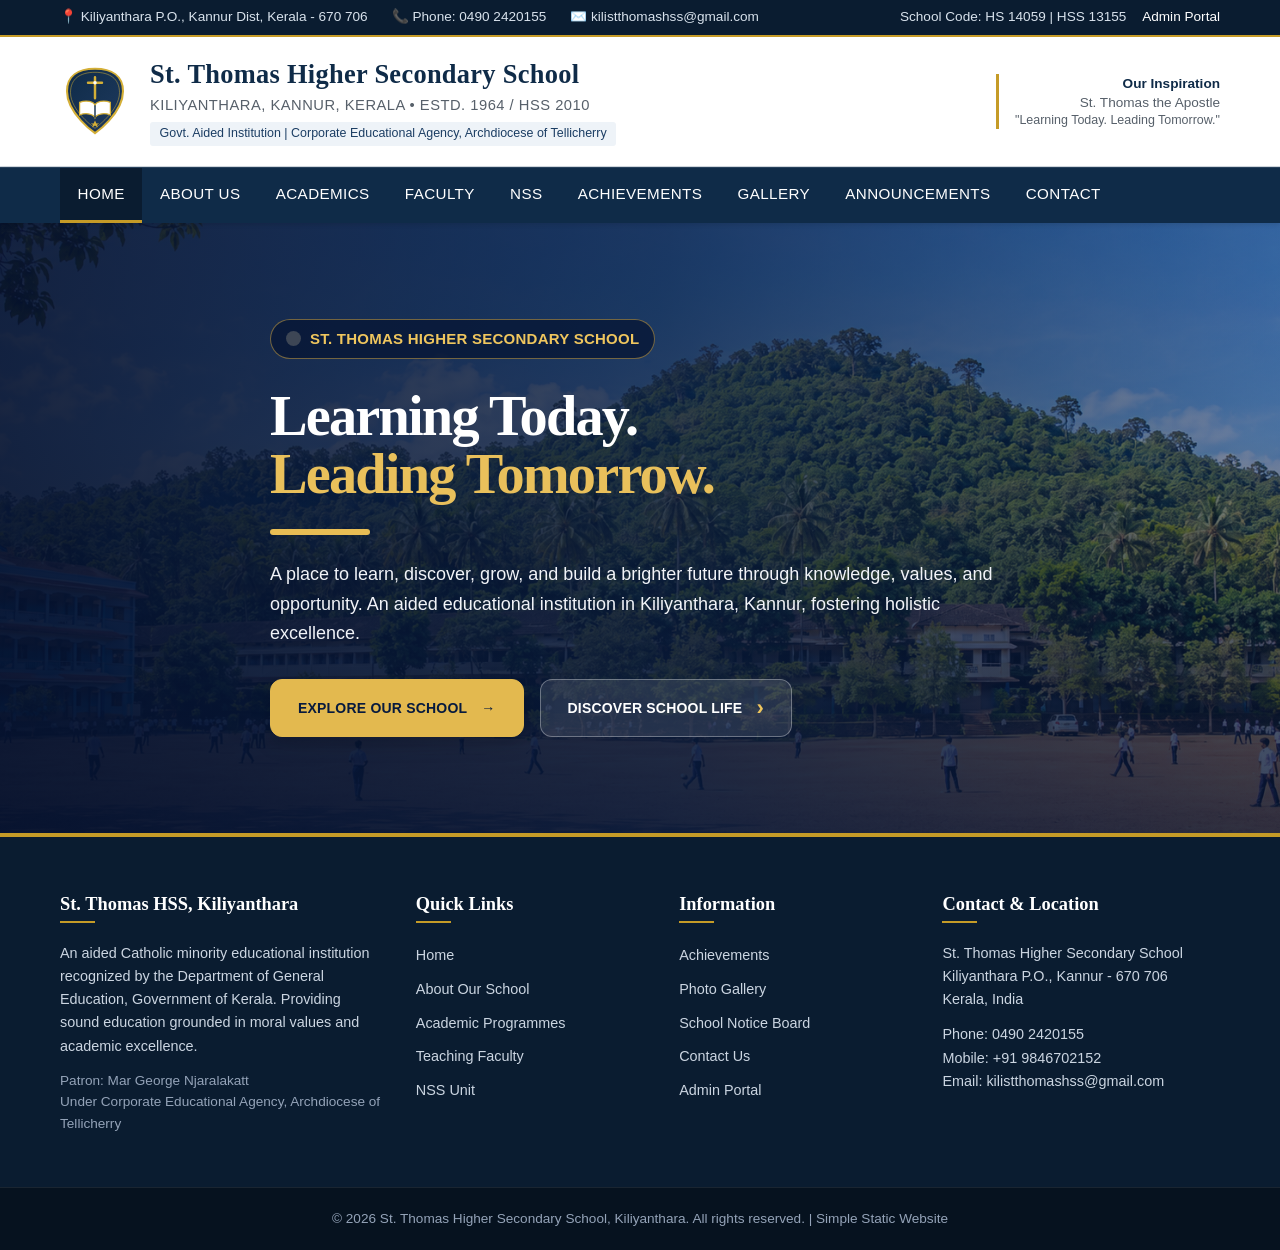
==== commit 08384bba: "Add files via upload" ====
--- a/index.html
+++ b/index.html
@@ -46,12 +46,9 @@
     </div>
   </header>
 
-  <!-- Primary Navigation Bar -->
-  <nav class="navbar" aria-label="Main Navigation">
+  <!-- Desktop navigation: preserved as the normal horizontal menu -->
+  <nav class="navbar desktop-navbar" aria-label="Main Navigation">
     <div class="container nav-container">
-      <button class="mobile-nav-toggle" aria-label="Toggle navigation" aria-expanded="false">
-        ☰ Menu
-      </button>
       <ul class="nav-menu">
         <li class="nav-item active"><a href="index.html" class="nav-link">Home</a></li>
         <li class="nav-item"><a href="about.html" class="nav-link">About Us</a></li>
@@ -66,235 +63,87 @@
     </div>
   </nav>
 
-  <!-- Main Homepage Hero Section -->
+  <!-- Mobile-only menu button -->
+  <button class="phone-menu-toggle" id="phoneMenuOpen"
+          type="button" aria-label="Open navigation menu"
+          aria-controls="phoneSidebar" aria-expanded="false">
+    <span class="phone-menu-icon" aria-hidden="true">☰</span>
+    <span>Menu</span>
+  </button>
+
+  <!-- Mobile-only slide-out sidebar -->
+  <div class="phone-menu-backdrop" id="phoneMenuBackdrop" hidden></div>
+  <aside class="phone-sidebar" id="phoneSidebar" aria-label="Mobile navigation"
+         aria-hidden="true">
+    <div class="phone-sidebar-header">
+      <a class="phone-sidebar-brand" href="index.html">
+        <img src="favicon.svg" alt="" class="phone-sidebar-logo">
+        <span>
+          <strong>St. Thomas HSS</strong>
+          <small>Kiliyanthara</small>
+        </span>
+      </a>
+      <button class="phone-menu-close" id="phoneMenuClose" type="button"
+              aria-label="Close navigation menu">×</button>
+    </div>
+
+    <p class="phone-sidebar-label">MAIN MENU</p>
+    <nav aria-label="Mobile Main Navigation">
+      <ul class="phone-sidebar-links">
+        <li><a href="index.html" class="phone-sidebar-link active"><span>⌂</span>Home</a></li>
+        <li><a href="about.html" class="phone-sidebar-link"><span>▣</span>About Us</a></li>
+        <li><a href="academics.html" class="phone-sidebar-link"><span>▤</span>Academics</a></li>
+        <li><a href="faculty.html" class="phone-sidebar-link"><span>♙</span>Faculty</a></li>
+        <li><a href="nss.html" class="phone-sidebar-link"><span>✦</span>NSS</a></li>
+        <li><a href="achievements.html" class="phone-sidebar-link"><span>★</span>Achievements</a></li>
+        <li><a href="gallery.html" class="phone-sidebar-link"><span>▧</span>Gallery</a></li>
+        <li><a href="announcements.html" class="phone-sidebar-link"><span>◷</span>Announcements</a></li>
+        <li><a href="contact.html" class="phone-sidebar-link"><span>✉</span>Contact</a></li>
+      </ul>
+    </nav>
+
+    <div class="phone-sidebar-bottom">
+      <div class="phone-sidebar-admission">
+        <span class="phone-status-dot" aria-hidden="true"></span>
+        <span><strong>St. Thomas Higher Secondary School</strong>
+        <small>Kiliyanthara, Kannur, Kerala</small></span>
+      </div>
+      <a class="phone-sidebar-call" href="tel:04902420155">☎ &nbsp; Call the School</a>
+      <a class="phone-sidebar-admin" href="admin.html">Admin Portal</a>
+    </div>
+  </aside>
+
+  <!-- Homepage hero -->
   <section class="hero-section">
-    <div class="container hero-grid">
-      <div class="hero-image-wrapper">
-        <img src="image1.png" alt="St. Thomas Higher Secondary School Campus, Kiliyanthara" class="hero-image" onerror="this.src='gallery1.jpg'">
-        <div class="hero-caption">St. Thomas Higher Secondary School Campus, Kiliyanthara</div>
-      </div>
-      <div class="hero-content">
-        <span class="hero-badge">Welcome to Our School</span>
-        <h2 class="hero-title">LEARNING TODAY. LEADING TOMORROW.</h2>
-        <p class="hero-text">
-          St. Thomas Higher Secondary School, Kiliyanthara is an aided educational institution run by the Catholic minority community under the Corporate Educational Agency of the Archdiocese of Tellicherry, recognized by the General Education Department of the Government of Kerala. We provide students with a sound education grounded in academic excellence, moral integrity, and social responsibility.
-        </p>
-        <div class="hero-actions">
-          <a href="about.html" class="btn btn-primary">Explore Our School</a>
-          <a href="nss.html" class="btn btn-gold">NSS Unit Section</a>
-        </div>
-      </div>
-    </div>
-  </section>
-
-  <!-- School Leadership Section (Verified Information) -->
-  <section class="section">
-    <div class="container">
-      <div class="section-header">
-        <h2>School Leadership</h2>
-        <p>Guided by dedicated patrons, management, and administrative leadership.</p>
-      </div>
-      <div class="leadership-grid">
-        <div class="leader-card">
-          <div class="leader-photo-wrapper">
-            <img src="patron.jpg" alt="Mar George Njaralakatt" class="leader-photo" onerror="this.style.display='none'">
-          </div>
-          <span class="leader-role">Our Patron</span>
-          <h3 class="leader-name">Mar George Njaralakatt</h3>
-          <p class="leader-desc">Archbishop Emeritus, Archdiocese of Tellicherry</p>
-        </div>
-
-        <div class="leader-card">
-          <div class="leader-photo-wrapper">
-            <img src="corp_manager.png" alt="Rev. Fr. James Chellamkottu" class="leader-photo" onerror="this.style.display='none'">
-          </div>
-          <span class="leader-role">Corporate Manager</span>
-          <h3 class="leader-name">Rev. Fr. James Chellamkottu</h3>
-          <p class="leader-desc">Corporate Educational Agency</p>
-        </div>
-
-        <div class="leader-card">
-          <div class="leader-photo-wrapper">
-            <img src="manager.png" alt="Fr. Sebastian Vazhakkattu" class="leader-photo" onerror="this.style.display='none'">
-          </div>
-          <span class="leader-role">Local Manager</span>
-          <h3 class="leader-name">Fr. Sebastian Vazhakkattu</h3>
-          <p class="leader-desc">St. Thomas HSS, Kiliyanthara</p>
-        </div>
-
-        <div class="leader-card">
-          <div class="leader-photo-wrapper">
-            <img src="principal.jpg" alt="Sri. George P. C." class="leader-photo" onerror="this.style.display='none'">
-          </div>
-          <span class="leader-role">Principal</span>
-          <h3 class="leader-name">Sri. George P. C.</h3>
-          <p class="leader-desc">Principal, Higher Secondary Section</p>
-        </div>
-      </div>
-    </div>
-  </section>
-
-  <!-- Academic Programmes Section -->
-  <section class="section section-bg-alt">
-    <div class="container">
-      <div class="section-header">
-        <h2>Academic Programmes</h2>
-        <p>Comprehensive education following the Kerala State syllabus from High School to Higher Secondary.</p>
-      </div>
-      <div class="grid-3">
-        <div class="feature-box">
-          <span class="badge-gold">Kerala State Board</span>
-          <h3 style="margin-top: 0.5rem;">High School Section</h3>
-          <p>
-            Standard VIII through Standard X under School Code <strong>14059</strong>. Providing foundational education, co-curricular development, Malayalam and English medium instruction.
-          </p>
-          <a href="academics.html" class="btn btn-outline btn-sm">View Curriculum →</a>
-        </div>
-
-        <div class="feature-box">
-          <span class="badge-gold">DHSE Kerala • Code 13155</span>
-          <h3 style="margin-top: 0.5rem;">Science Stream (Plus One & Plus Two)</h3>
-          <p>
-            Rigorous scientific training with state-of-the-art laboratory facilities in Physics, Chemistry, Mathematics, Biology, and Computer Science.
-          </p>
-          <a href="academics.html" class="btn btn-outline btn-sm">View Subjects →</a>
-        </div>
-
-        <div class="feature-box">
-          <span class="badge-gold">DHSE Kerala • Code 13155</span>
-          <h3 style="margin-top: 0.5rem;">Commerce Stream (Plus One & Plus Two)</h3>
-          <p>
-            Curriculum focused on Accountancy, Business Studies, Economics, and Computer Applications, preparing students for professional careers in commerce and management.
-          </p>
-          <a href="academics.html" class="btn btn-outline btn-sm">View Subjects →</a>
-        </div>
-      </div>
-    </div>
-  </section>
-
-  <!-- National Service Scheme (NSS) Banner -->
-  <section class="section">
-    <div class="container">
-      <div class="nss-banner-card">
-        <span class="badge-gold">Youth In Action</span>
-        <div class="nss-motto-highlight">"NOT ME BUT YOU"</div>
-        <h3>National Service Scheme (NSS) Unit</h3>
-        <p style="max-width: 800px; color: #d0e1f3; margin-bottom: 1.5rem;">
-          Our school maintains an active National Service Scheme (NSS) unit affiliated with the Directorate of Higher Secondary Education (DHSE) NSS Cell, Kerala. The unit instills civic responsibility, environmental awareness, campus greening, organic farming, and community upliftment through regular projects and annual residential camps.
-        </p>
-        <a href="nss.html" class="btn btn-gold">Explore NSS Activities & Camps →</a>
-      </div>
-    </div>
-  </section>
-
-  <!-- Announcements & School Achievements Preview -->
-  <section class="section section-bg-alt">
-    <div class="container">
-      <div class="grid-2">
-        <!-- Notice Board -->
-        <div class="notice-board">
-          <div class="notice-board-header">
-            <h3>Latest School Announcements</h3>
-            <a href="announcements.html" style="color: #ffffff; font-size: 0.85rem; text-decoration: underline;">All Notices</a>
-          </div>
-          <ul class="notice-list">
-            <li class="notice-item">
-              <div class="notice-date-badge">
-                <div class="notice-date-day">01</div>
-                <div class="notice-date-month">Jun</div>
-              </div>
-              <div class="notice-details">
-                <div class="notice-title">Commencement of New Academic Year</div>
-                <div class="notice-desc">School reopens for the new academic session. Praveshanotsavam will be conducted across High School and Higher Secondary sections.</div>
-                <span class="notice-tag">Academic</span>
-              </div>
-            </li>
-            <li class="notice-item">
-              <div class="notice-date-badge">
-                <div class="notice-date-day">15</div>
-                <div class="notice-date-month">Jul</div>
-              </div>
-              <div class="notice-details">
-                <div class="notice-title">Higher Secondary First Year (Plus One) Classes</div>
-                <div class="notice-desc">Commencement of Plus One classes for Science and Commerce streams as per DHSE Single Window admission allotment schedule.</div>
-                <span class="notice-tag">Admissions</span>
-              </div>
-            </li>
-            <li class="notice-item">
-              <div class="notice-date-badge">
-                <div class="notice-date-day">24</div>
-                <div class="notice-date-month">Sep</div>
-              </div>
-              <div class="notice-details">
-                <div class="notice-title">NSS Day Observance & Community Service</div>
-                <div class="notice-desc">National Service Scheme volunteers will conduct an orientation session, campus cleaning drive, and sapling plantation.</div>
-                <span class="notice-tag">NSS Unit</span>
-              </div>
-            </li>
-          </ul>
-        </div>
-
-        <!-- School Achievements Summary -->
-        <div class="feature-box" style="border-top-color: var(--color-gold);">
-          <span class="badge-gold">School Milestones</span>
-          <h3 style="margin-top: 0.5rem;">Academic & Co-Curricular Highlights</h3>
-          <p>
-            St. Thomas Higher Secondary School has consistently maintained commendable standards in SSLC and Higher Secondary public examinations conducted by the Government of Kerala.
-          </p>
-          <ul style="color: var(--color-text-muted); font-size: 0.95rem;">
-            <li><strong>High Examination Pass Percentage:</strong> Outstanding performance in Plus Two Science and Commerce streams.</li>
-            <li><strong>Active Clubs:</strong> National Service Scheme (NSS), Nature Club, Science Club, and IT Club.</li>
-            <li><strong>District & Sub-District Competitions:</strong> Regular participation in Kerala School Kalolsavam, Science Mela, and Sports Meets.</li>
-            <li><strong>Values-Based Education:</strong> Fostering civic discipline, social concern, and spiritual integrity.</li>
-          </ul>
-          <a href="achievements.html" class="btn btn-primary btn-sm">Read All Achievements →</a>
-        </div>
-      </div>
-    </div>
-  </section>
-
-  <!-- Photo Gallery Preview -->
-  <section class="section">
-    <div class="container">
-      <div class="section-header">
-        <h2>Campus & Activities Gallery</h2>
-        <p>A glimpse into our campus life, educational activities, and student community.</p>
-      </div>
-      <div class="gallery-grid">
-        <div class="gallery-card" data-title="St. Thomas Higher Secondary School Campus" data-desc="The school campus at Kiliyanthara, Kannur, Kerala." data-full="image1.png">
-          <img src="image1.png" alt="School Campus" onerror="this.src='gallery1.jpg'">
-          <div class="gallery-caption">
-            <div class="gallery-caption-title">School Campus Building</div>
-            <div class="gallery-caption-category">Campus Life</div>
-          </div>
-        </div>
-
-        <div class="gallery-card" data-title="NSS Unit Community Service" data-desc="NSS volunteers engaged in community outreach and environmental activities." data-full="nss_activity.jpg">
-          <img src="nss_activity.jpg" alt="NSS Unit Activity">
-          <div class="gallery-caption">
-            <div class="gallery-caption-title">NSS Unit Programme</div>
-            <div class="gallery-caption-category">National Service Scheme</div>
-          </div>
-        </div>
-
-        <div class="gallery-card" data-title="Academic & Co-curricular Gatherings" data-desc="School assembly and co-curricular programmes." data-full="gallery1.jpg">
-          <img src="gallery1.jpg" alt="School Activities">
-          <div class="gallery-caption">
-            <div class="gallery-caption-title">School Activities</div>
-            <div class="gallery-caption-category">Academic Activities</div>
-          </div>
-        </div>
-
-        <div class="gallery-card" data-title="Student Events & Celebrations" data-desc="Student participation in school cultural and arts events." data-full="gallery2.jpg">
-          <img src="gallery2.jpg" alt="Student Events">
-          <div class="gallery-caption">
-            <div class="gallery-caption-title">Cultural Programmes</div>
-            <div class="gallery-caption-category">Arts & Culture</div>
-          </div>
-        </div>
-      </div>
-      <div style="text-align: center; margin-top: 2rem;">
-        <a href="gallery.html" class="btn btn-outline">View Complete Photo Gallery →</a>
+    <div class="hero-bg"></div>
+    <div class="hero-overlay"></div>
+
+    <div class="hero-content">
+      <div class="hero-badge">
+        <span class="badge-dot"></span>
+        ST. THOMAS HIGHER SECONDARY SCHOOL
+      </div>
+
+      <h1 class="hero-title">
+        Learning Today.<br>
+        <span>Leading Tomorrow.</span>
+      </h1>
+
+      <div class="hero-divider"></div>
+
+      <p class="hero-description">
+        A place to learn, discover, grow, and build a brighter future
+        through knowledge, values, and opportunity. An aided educational
+        institution in Kiliyanthara, Kannur, fostering holistic excellence.
+      </p>
+
+      <div class="hero-buttons">
+        <a href="about.html" class="hero-btn hero-btn-primary">
+          EXPLORE OUR SCHOOL <span>→</span>
+        </a>
+        <a href="nss.html" class="hero-btn hero-btn-secondary">
+          DISCOVER SCHOOL LIFE <span>›</span>
+        </a>
       </div>
     </div>
   </section>
@@ -311,50 +160,6 @@
     </div>
   </div>
 
-  <!-- Contact Summary Section -->
-  <section class="section section-bg-alt">
-    <div class="container">
-      <div class="section-header">
-        <h2>Contact Information</h2>
-        <p>Get in touch with the school administration for admissions and inquiries.</p>
-      </div>
-      <div class="grid-3">
-        <div class="feature-box">
-          <h3>School Address</h3>
-          <p>
-            St. Thomas Higher Secondary School<br>
-            Kiliyanthara P.O., Kannur District<br>
-            Kerala, India - 670 706<br>
-            <small style="color: var(--color-text-muted);">Village: Vilamana | Block: Iritty</small>
-          </p>
-        </div>
-
-        <div class="feature-box">
-          <h3>Telephone Numbers</h3>
-          <p>
-            <strong>Office Landline:</strong><br>
-            0490 2420155<br><br>
-            <strong>Mobile Hotline:</strong><br>
-            +91 9846702152
-          </p>
-        </div>
-
-        <div class="feature-box">
-          <h3>Email & Portal</h3>
-          <p>
-            <strong>Official Email:</strong><br>
-            <a href="mailto:kilistthomashss@gmail.com">kilistthomashss@gmail.com</a><br><br>
-            <strong>Official Codes:</strong><br>
-            HS: 14059 | HSS: 13155 | UDISE: 32020901809
-          </p>
-        </div>
-      </div>
-      <div style="text-align: center; margin-top: 2rem;">
-        <a href="contact.html" class="btn btn-primary">Go to Full Contact Page & Map →</a>
-      </div>
-    </div>
-  </section>
-
   <!-- Site Footer -->
   <footer class="site-footer">
     <div class="container footer-grid">
@@ -414,5 +219,54 @@
   </footer>
 
   <script src="script.js"></script>
+  <script>
+    /* Mobile sidebar only. Desktop navigation/layout are not changed. */
+    (() => {
+      const openButton = document.getElementById('phoneMenuOpen');
+      const closeButton = document.getElementById('phoneMenuClose');
+      const sidebar = document.getElementById('phoneSidebar');
+      const backdrop = document.getElementById('phoneMenuBackdrop');
+
+      if (!openButton || !closeButton || !sidebar || !backdrop) return;
+
+      const isPhoneLayout = () => window.matchMedia('(max-width: 768px)').matches;
+
+      function openMenu() {
+        if (!isPhoneLayout()) return;
+        sidebar.classList.add('is-open');
+        backdrop.hidden = false;
+        document.body.classList.add('phone-menu-open');
+        sidebar.setAttribute('aria-hidden', 'false');
+        openButton.setAttribute('aria-expanded', 'true');
+        closeButton.focus();
+      }
+
+      function closeMenu() {
+        sidebar.classList.remove('is-open');
+        backdrop.hidden = true;
+        document.body.classList.remove('phone-menu-open');
+        sidebar.setAttribute('aria-hidden', 'true');
+        openButton.setAttribute('aria-expanded', 'false');
+      }
+
+      openButton.addEventListener('click', openMenu);
+      closeButton.addEventListener('click', closeMenu);
+      backdrop.addEventListener('click', closeMenu);
+
+      sidebar.querySelectorAll('a').forEach(link => {
+        link.addEventListener('click', () => {
+          if (isPhoneLayout()) closeMenu();
+        });
+      });
+
+      document.addEventListener('keydown', event => {
+        if (event.key === 'Escape') closeMenu();
+      });
+
+      window.addEventListener('resize', () => {
+        if (!isPhoneLayout()) closeMenu();
+      });
+    })();
+  </script>
 </body>
-</html>
+</html>
--- a/style.css
+++ b/style.css
@@ -337,139 +337,7 @@
   margin-top: 0.5rem;
 }
 
-/* --- Homepage Hero Section --- */
-.hero-section {
-  background-color: var(--color-bg-page);
-  padding: 2.5rem 0;
-  border-bottom: 1px solid var(--color-border);
-}
-
-.hero-grid {
-  display: grid;
-  grid-template-columns: 1.25fr 1fr;
-  gap: 2.5rem;
-  align-items: center;
-}
-
-.hero-image-wrapper {
-  position: relative;
-  border: 1px solid var(--color-border);
-  box-shadow: var(--box-shadow);
-  background-color: #ffffff;
-  padding: 6px;
-}
-
-.hero-image {
-  width: 100%;
-  height: auto;
-  max-height: 480px;
-  object-fit: cover;
-  display: block;
-}
-
-.hero-caption {
-  font-size: 0.85rem;
-  color: var(--color-text-muted);
-  text-align: center;
-  padding: 0.4rem 0 0.1rem 0;
-  border-top: 1px solid var(--color-border-light);
-  margin-top: 4px;
-}
-
-.hero-content {
-  padding-left: 0.5rem;
-}
-
-.hero-badge {
-  display: inline-block;
-  background-color: var(--color-gold-light);
-  color: #795503;
-  border: 1px solid #e6cb7e;
-  font-size: 0.8rem;
-  font-weight: 700;
-  letter-spacing: 1px;
-  padding: 0.25rem 0.75rem;
-  text-transform: uppercase;
-  margin-bottom: 1rem;
-}
-
-.hero-title {
-  font-size: 2.35rem;
-  line-height: 1.2;
-  color: var(--color-primary);
-  margin-bottom: 1.25rem;
-  text-transform: uppercase;
-  letter-spacing: 0.5px;
-}
-
-.hero-text {
-  font-size: 1.05rem;
-  line-height: 1.7;
-  color: #334155;
-  margin-bottom: 1.75rem;
-}
-
-.hero-actions {
-  display: flex;
-  gap: 1rem;
-  flex-wrap: wrap;
-}
-
-/* --- Buttons --- */
-.btn {
-  display: inline-block;
-  font-family: var(--font-sans);
-  font-size: 0.95rem;
-  font-weight: 600;
-  text-align: center;
-  padding: 0.75rem 1.6rem;
-  border-radius: var(--border-radius-sm);
-  border: 2px solid transparent;
-  cursor: pointer;
-  transition: var(--transition);
-  text-transform: uppercase;
-  letter-spacing: 0.5px;
-}
-
-.btn-primary {
-  background-color: var(--color-primary);
-  color: #ffffff;
-  border-color: var(--color-primary);
-}
-
-.btn-primary:hover, .btn-primary:focus {
-  background-color: var(--color-primary-dark);
-  border-color: var(--color-primary-dark);
-  color: #ffffff;
-}
-
-.btn-gold {
-  background-color: var(--color-gold);
-  color: #ffffff;
-  border-color: var(--color-gold);
-}
-
-.btn-gold:hover, .btn-gold:focus {
-  background-color: var(--color-gold-hover);
-  border-color: var(--color-gold-hover);
-  color: #ffffff;
-}
-
-.btn-outline {
-  background-color: transparent;
-  color: var(--color-primary);
-  border-color: var(--color-primary);
-}
-
-.btn-outline:hover, .btn-outline:focus {
-  background-color: var(--color-primary);
-  color: #ffffff;
-}
-
-.btn-sm {
-  padding: 0.4rem 0.9rem;
-  font-size: 0.85rem;
-}
+/* Homepage hero styles are defined in the final section below. */
 
 /* --- Feature Cards / Simple Grid --- */
 .grid-3 {
@@ -1269,3 +1137,689 @@
     font-size: 1.85rem;
   }
 }
+
+
+/* ==========================================================================
+   HOMEPAGE HERO — CINEMATIC NAVY & GOLD DESIGN
+   Works with .hero-bg, .hero-overlay, .hero-content, .hero-badge,
+   .badge-dot, .hero-title, .hero-divider, .hero-description,
+   .hero-buttons, .hero-btn, and .hero-call-button in index.html.
+   ========================================================================== */
+
+.hero-section {
+  position: relative;
+  isolation: isolate;
+  display: flex;
+  align-items: center;
+  width: 100%;
+  min-height: 610px;
+  height: clamp(610px, calc(100vh - 310px), 760px);
+  overflow: hidden;
+  color: #ffffff;
+  background: #081a38;
+  border-bottom: 0;
+}
+
+.hero-bg {
+  position: absolute;
+  inset: 0;
+  z-index: -3;
+  background-image: url("image1.png");
+  background-size: cover;
+  background-position: center 48%;
+  transform: scale(1.02);
+}
+
+.hero-overlay {
+  position: absolute;
+  inset: 0;
+  z-index: -2;
+  background:
+    linear-gradient(
+      90deg,
+      rgba(5, 18, 47, 0.91) 0%,
+      rgba(8, 27, 61, 0.78) 52%,
+      rgba(8, 27, 61, 0.43) 100%
+    ),
+    linear-gradient(
+      0deg,
+      rgba(5, 16, 42, 0.70) 0%,
+      rgba(5, 16, 42, 0.08) 65%
+    );
+  pointer-events: none;
+}
+
+.hero-content {
+  position: relative;
+  z-index: 1;
+  width: min(740px, calc(100% - 48px));
+  margin-left: max(calc((100% - 740px) / 2), 7%);
+  padding: 42px 0;
+  animation: heroFadeIn 0.8s ease-out both;
+}
+
+.hero-badge {
+  display: inline-flex;
+  align-items: center;
+  gap: 9px;
+  max-width: 100%;
+  margin-bottom: 28px;
+  padding: 9px 15px;
+  color: #efc65e;
+  background: rgba(7, 23, 53, 0.78);
+  border: 1px solid rgba(213, 170, 69, 0.52);
+  border-radius: 30px;
+  font-family: var(--font-sans);
+  font-size: 15px;
+  font-weight: 700;
+  line-height: 1.35;
+  letter-spacing: 0.25px;
+}
+
+.badge-dot {
+  display: inline-block;
+  flex: 0 0 15px;
+  width: 15px;
+  height: 15px;
+  border-radius: 50%;
+  background: #3d4655;
+}
+
+.hero-title {
+  max-width: 850px;
+  margin: 0;
+  color: #ffffff;
+  font-family: Georgia, "Times New Roman", serif;
+  font-size: clamp(48px, 4.4vw, 72px);
+  font-weight: 700;
+  line-height: 1.04;
+  letter-spacing: -1.8px;
+  text-transform: none;
+}
+
+.hero-title span {
+  display: inline;
+  color: #e9c05b;
+  white-space: nowrap;
+}
+
+.hero-divider {
+  width: 100px;
+  height: 6px;
+  margin: 25px 0 25px;
+  border-radius: 8px;
+  background: #e8bd54;
+}
+
+.hero-description {
+  max-width: 740px;
+  margin: 0;
+  color: #f1f3f8;
+  font-family: var(--font-sans);
+  font-size: 18px;
+  line-height: 1.65;
+}
+
+.hero-buttons {
+  display: flex;
+  flex-wrap: wrap;
+  align-items: center;
+  gap: 16px;
+  margin-top: 30px;
+}
+
+.hero-btn {
+  display: inline-flex;
+  align-items: center;
+  justify-content: center;
+  gap: 14px;
+  min-height: 58px;
+  padding: 16px 27px;
+  border: 1px solid transparent;
+  border-radius: 12px;
+  font-family: var(--font-sans);
+  font-size: 14px;
+  font-weight: 700;
+  line-height: 1.3;
+  text-align: center;
+  text-decoration: none;
+  letter-spacing: 0.2px;
+  transition: transform 0.25s ease, background-color 0.25s ease,
+              box-shadow 0.25s ease;
+}
+
+.hero-btn-primary {
+  color: #071a3e;
+  background: #e3b94f;
+  border-color: #e3b94f;
+  box-shadow: 0 7px 20px rgba(0, 0, 0, 0.16);
+}
+
+.hero-btn-primary:hover,
+.hero-btn-primary:focus-visible {
+  color: #071a3e;
+  background: #f1ce72;
+  border-color: #f1ce72;
+  transform: translateY(-3px);
+}
+
+.hero-btn-secondary {
+  color: #ffffff;
+  background: rgba(255, 255, 255, 0.11);
+  border-color: rgba(255, 255, 255, 0.32);
+  backdrop-filter: blur(8px);
+}
+
+.hero-btn-secondary span {
+  color: #efc65e;
+  font-size: 22px;
+  line-height: 1;
+}
+
+.hero-btn-secondary:hover,
+.hero-btn-secondary:focus-visible {
+  color: #ffffff;
+  background: rgba(255, 255, 255, 0.20);
+  transform: translateY(-3px);
+}
+
+.hero-call-button {
+  position: absolute;
+  right: 28px;
+  bottom: 26px;
+  z-index: 2;
+  display: flex;
+  align-items: center;
+  justify-content: center;
+  width: 56px;
+  height: 56px;
+  color: #efc65e;
+  background: rgba(9, 28, 63, 0.92);
+  border: 1px solid #d6a83e;
+  border-radius: 50%;
+  font-size: 29px;
+  line-height: 1;
+  text-decoration: none;
+  box-shadow: 0 4px 15px rgba(0, 0, 0, 0.2);
+  transition: transform 0.25s ease, background-color 0.25s ease;
+}
+
+.hero-call-button:hover,
+.hero-call-button:focus-visible {
+  color: #efc65e;
+  background: #122a54;
+  transform: scale(1.06);
+}
+
+@keyframes heroFadeIn {
+  from {
+    opacity: 0;
+    transform: translateY(18px);
+  }
+  to {
+    opacity: 1;
+    transform: translateY(0);
+  }
+}
+
+/* Tablet */
+@media (max-width: 992px) {
+  .hero-section {
+    height: auto;
+    min-height: 600px;
+  }
+
+  .hero-content {
+    width: 88%;
+    margin-left: 6%;
+    padding: 55px 0 75px;
+  }
+
+  .hero-title {
+    font-size: clamp(44px, 6.2vw, 62px);
+    letter-spacing: -1.2px;
+  }
+
+  .hero-description {
+    max-width: 650px;
+    font-size: 16px;
+  }
+}
+
+/* Mobile */
+@media (max-width: 600px) {
+  .hero-section {
+    min-height: 650px;
+    height: auto;
+  }
+
+  .hero-bg {
+    background-position: center;
+  }
+
+  .hero-overlay {
+    background:
+      linear-gradient(
+        90deg,
+        rgba(5, 18, 47, 0.91),
+        rgba(5, 18, 47, 0.72)
+      ),
+      linear-gradient(
+        0deg,
+        rgba(5, 16, 42, 0.55),
+        transparent 70%
+      );
+  }
+
+  .hero-content {
+    width: 88%;
+    margin: 0 auto;
+    padding: 58px 0 85px;
+  }
+
+  .hero-badge {
+    gap: 7px;
+    margin-bottom: 24px;
+    padding: 8px 11px;
+    font-size: 10px;
+    letter-spacing: 0;
+  }
+
+  .badge-dot {
+    flex-basis: 10px;
+    width: 10px;
+    height: 10px;
+  }
+
+  .hero-title {
+    font-size: clamp(37px, 9.5vw, 51px);
+    line-height: 1.1;
+    letter-spacing: -1px;
+  }
+
+  .hero-title span {
+    white-space: normal;
+  }
+
+  .hero-divider {
+    width: 80px;
+    margin: 21px 0;
+  }
+
+  .hero-description {
+    font-size: 15px;
+    line-height: 1.7;
+  }
+
+  .hero-buttons {
+    flex-direction: column;
+    align-items: stretch;
+    gap: 12px;
+    margin-top: 27px;
+  }
+
+  .hero-btn {
+    width: 100%;
+    min-height: 53px;
+    padding: 14px 12px;
+    font-size: 12px;
+  }
+
+  .hero-call-button {
+    right: 16px;
+    bottom: 16px;
+    width: 46px;
+    height: 46px;
+    font-size: 24px;
+  }
+}
+
+@media (prefers-reduced-motion: reduce) {
+  .hero-content {
+    animation: none;
+  }
+
+  .hero-btn,
+  .hero-call-button {
+    transition: none;
+  }
+}
+
+
+/* ==========================================================================
+   MOBILE SIDEBAR MENU — MOBILE ONLY
+   Existing desktop/laptop layout and horizontal navbar remain unchanged.
+   ========================================================================== */
+
+.phone-menu-toggle,
+.phone-sidebar,
+.phone-menu-backdrop {
+  display: none;
+}
+
+@media (min-width: 769px) {
+  .desktop-navbar {
+    display: block;
+  }
+
+  .phone-menu-toggle,
+  .phone-sidebar,
+  .phone-menu-backdrop {
+    display: none !important;
+  }
+
+  body.phone-menu-open {
+    overflow: auto;
+  }
+}
+
+@media (max-width: 768px) {
+  /* Replace only the mobile horizontal navigation with a menu button. */
+  .desktop-navbar {
+    display: none !important;
+  }
+
+  .phone-menu-toggle {
+    position: fixed;
+    top: 12px;
+    left: 12px;
+    z-index: 3001;
+    display: inline-flex;
+    align-items: center;
+    justify-content: center;
+    gap: 8px;
+    min-height: 42px;
+    padding: 9px 13px;
+    color: #fff;
+    background: #0a1c30;
+    border: 1px solid #c59b27;
+    border-radius: 9px;
+    box-shadow: 0 4px 14px rgba(0, 0, 0, .18);
+    font-family: var(--font-sans);
+    font-size: 14px;
+    font-weight: 700;
+    cursor: pointer;
+  }
+
+  .phone-menu-icon {
+    color: #e9c05b;
+    font-size: 21px;
+    line-height: 1;
+  }
+
+  .phone-sidebar {
+    position: fixed;
+    inset: 0 auto 0 0;
+    z-index: 3003;
+    display: flex;
+    flex-direction: column;
+    width: min(315px, 87vw);
+    height: 100vh;
+    height: 100dvh;
+    padding: 18px 14px 16px;
+    overflow-y: auto;
+    color: #eaf0fb;
+    background: linear-gradient(180deg, #0f2b48 0%, #07182b 100%);
+    border-right: 1px solid rgba(197, 155, 39, .4);
+    box-shadow: 14px 0 36px rgba(0, 0, 0, .28);
+    transform: translateX(-105%);
+    visibility: hidden;
+    transition: transform .25s ease, visibility .25s ease;
+  }
+
+  .phone-sidebar.is-open {
+    transform: translateX(0);
+    visibility: visible;
+  }
+
+  .phone-sidebar-header {
+    display: flex;
+    align-items: center;
+    justify-content: space-between;
+    gap: 10px;
+    padding: 4px 3px 17px;
+    border-bottom: 1px solid rgba(255, 255, 255, .14);
+  }
+
+  .phone-sidebar-brand {
+    display: flex;
+    align-items: center;
+    gap: 10px;
+    min-width: 0;
+    color: #fff;
+    text-decoration: none;
+  }
+
+  .phone-sidebar-logo {
+    width: 43px;
+    height: 43px;
+    object-fit: contain;
+    flex: 0 0 auto;
+  }
+
+  .phone-sidebar-brand strong,
+  .phone-sidebar-brand small {
+    display: block;
+  }
+
+  .phone-sidebar-brand strong {
+    color: #fff;
+    font-family: var(--font-serif);
+    font-size: 15px;
+    line-height: 1.3;
+  }
+
+  .phone-sidebar-brand small {
+    margin-top: 3px;
+    color: #bdcde0;
+    font-size: 11px;
+  }
+
+  .phone-menu-close {
+    display: inline-flex;
+    align-items: center;
+    justify-content: center;
+    width: 36px;
+    height: 36px;
+    flex: 0 0 auto;
+    color: #fff;
+    background: transparent;
+    border: 1px solid rgba(255, 255, 255, .18);
+    border-radius: 8px;
+    font-size: 28px;
+    line-height: 1;
+    cursor: pointer;
+  }
+
+  .phone-sidebar-label {
+    margin: 22px 10px 10px;
+    color: #b4c4d9;
+    font-family: var(--font-sans);
+    font-size: 10px;
+    font-weight: 800;
+    letter-spacing: 1.5px;
+  }
+
+  .phone-sidebar nav {
+    display: block;
+  }
+
+  .phone-sidebar-links {
+    display: grid;
+    gap: 5px;
+    list-style: none;
+    margin: 0;
+    padding: 0;
+  }
+
+  .phone-sidebar-links li {
+    margin: 0;
+    padding: 0;
+  }
+
+  .phone-sidebar-link {
+    display: flex;
+    align-items: center;
+    gap: 13px;
+    min-height: 44px;
+    padding: 10px 12px;
+    color: #e2eaf5;
+    border: 1px solid transparent;
+    border-radius: 9px;
+    font-family: var(--font-sans);
+    font-size: 14px;
+    font-weight: 600;
+    text-decoration: none;
+  }
+
+  .phone-sidebar-link > span {
+    display: inline-flex;
+    align-items: center;
+    justify-content: center;
+    width: 24px;
+    color: #e9c05b;
+    font-size: 19px;
+  }
+
+  .phone-sidebar-link:hover,
+  .phone-sidebar-link:focus-visible {
+    color: #fff;
+    background: rgba(255, 255, 255, .07);
+  }
+
+  .phone-sidebar-link.active {
+    color: #fff;
+    background: rgba(197, 155, 39, .14);
+    border-color: rgba(197, 155, 39, .35);
+    box-shadow: inset 3px 0 0 #c59b27;
+  }
+
+  .phone-sidebar-bottom {
+    display: grid;
+    gap: 9px;
+    margin-top: auto;
+    padding-top: 22px;
+  }
+
+  .phone-sidebar-admission {
+    display: flex;
+    align-items: center;
+    gap: 10px;
+    padding: 11px;
+    background: rgba(255, 255, 255, .05);
+    border: 1px solid rgba(255, 255, 255, .12);
+    border-radius: 9px;
+  }
+
+  .phone-status-dot {
+    width: 9px;
+    height: 9px;
+    flex: 0 0 auto;
+    border-radius: 50%;
+    background: #70d5a0;
+  }
+
+  .phone-sidebar-admission strong,
+  .phone-sidebar-admission small {
+    display: block;
+  }
+
+  .phone-sidebar-admission strong {
+    color: #fff;
+    font-size: 11px;
+    line-height: 1.4;
+  }
+
+  .phone-sidebar-admission small {
+    margin-top: 3px;
+    color: #bdcde0;
+    font-size: 10px;
+  }
+
+  .phone-sidebar-call,
+  .phone-sidebar-admin {
+    display: block;
+    padding: 11px 12px;
+    border-radius: 8px;
+    text-align: center;
+    font-family: var(--font-sans);
+    font-size: 13px;
+    font-weight: 700;
+    text-decoration: none;
+  }
+
+  .phone-sidebar-call {
+    color: #07182b;
+    background: #e9c05b;
+  }
+
+  .phone-sidebar-admin {
+    color: #eaf0fb;
+    background: transparent;
+    border: 1px solid rgba(255, 255, 255, .2);
+  }
+
+  .phone-menu-backdrop:not([hidden]) {
+    position: fixed;
+    inset: 0;
+    z-index: 3002;
+    display: block;
+    background: rgba(3, 10, 23, .58);
+    backdrop-filter: blur(2px);
+  }
+
+  body.phone-menu-open {
+    overflow: hidden;
+  }
+
+  /* Keep the phone header readable and make room for the fixed Menu button.
+     These rules apply only to phone widths; laptop styles are untouched. */
+  .top-bar .container {
+    padding-top: 48px;
+  }
+
+  .top-bar-contact {
+    justify-content: center;
+    gap: 6px 12px;
+    font-size: 11px;
+  }
+
+  .top-bar-links {
+    text-align: center;
+    font-size: 11px;
+  }
+
+  .header-inner {
+    flex-direction: column;
+    gap: 1rem;
+    text-align: center;
+  }
+
+  .brand-wrapper {
+    flex-direction: column;
+    gap: .7rem;
+    text-align: center;
+  }
+
+  .school-title-area h1 {
+    font-size: clamp(1.25rem, 5.5vw, 1.65rem);
+  }
+
+  .school-subtitle {
+    font-size: .78rem;
+  }
+
+  .school-codes {
+    font-size: .7rem;
+  }
+
+  .header-extra {
+    display: none;
+  }
+}
+
+@media (prefers-reduced-motion: reduce) {
+  .phone-sidebar {
+    transition: none;
+  }
+}
